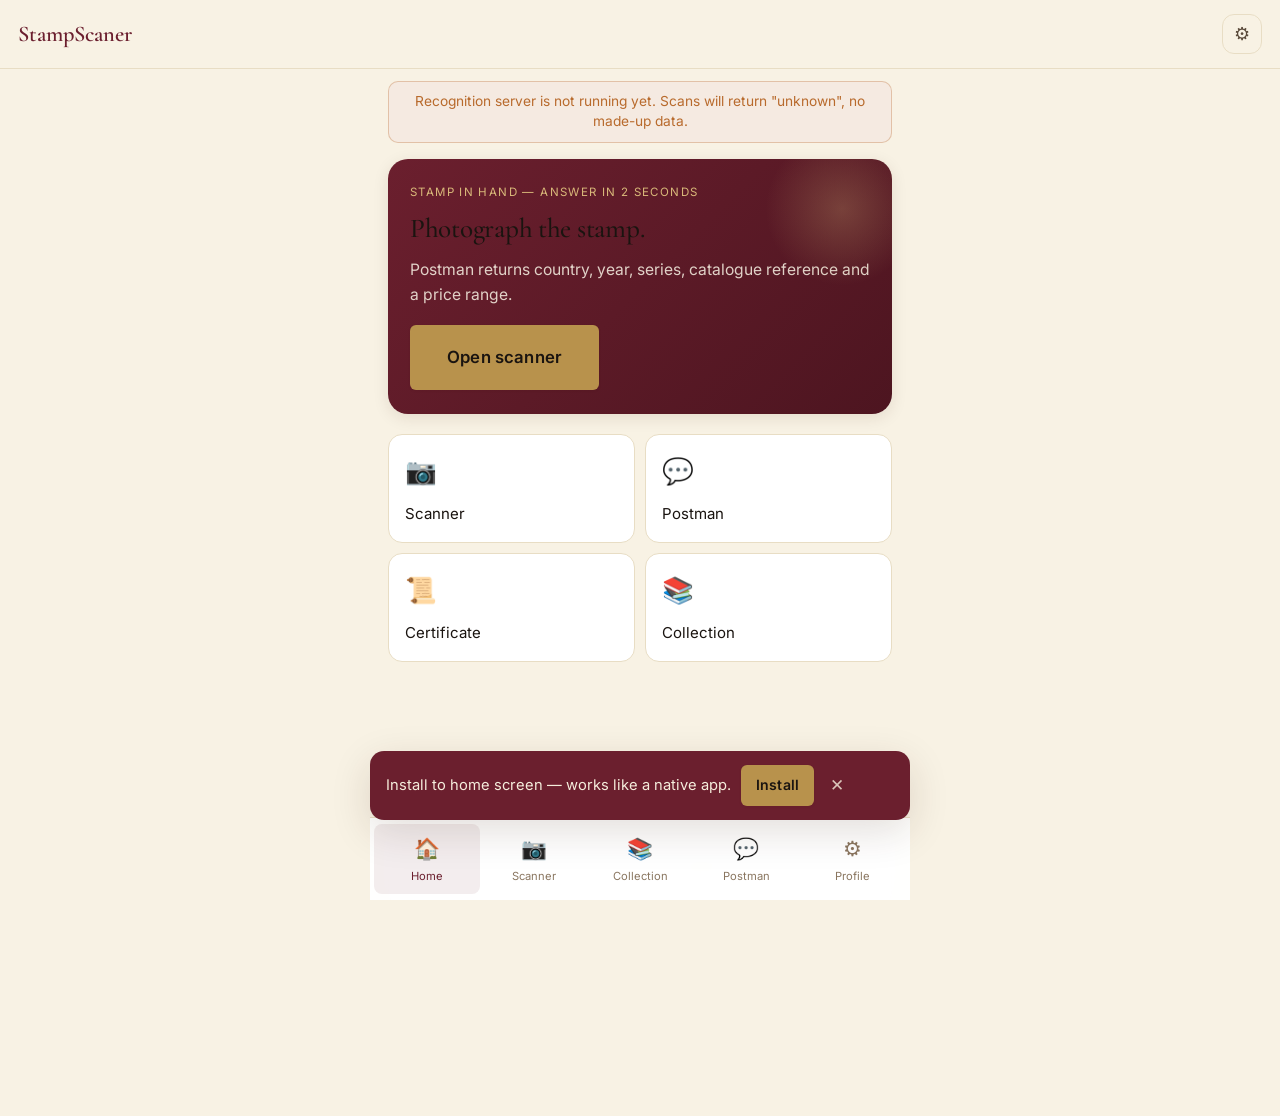
==== app/index.html @ f16fdbee "PWA: honest offline state + install prompt actually dismisses Bugs Aslan caught on Samsung S25 Ultra" ====
<!DOCTYPE html>
<html lang="ru" dir="ltr">
<head>
    <meta charset="UTF-8">
    <meta name="viewport" content="width=device-width, initial-scale=1.0, viewport-fit=cover, user-scalable=no">
    <meta name="theme-color" content="#6B1F2E" media="(prefers-color-scheme: light)">
    <meta name="theme-color" content="#1A1410" media="(prefers-color-scheme: dark)">
    <meta name="description" content="StampScaner mobile — распознай марку, веди коллекцию, спроси Postman, закажи сертификат.">
    <meta name="apple-mobile-web-app-capable" content="yes">
    <meta name="apple-mobile-web-app-status-bar-style" content="black-translucent">
    <meta name="apple-mobile-web-app-title" content="StampScaner">
    <title>StampScaner</title>

    <link rel="manifest" href="manifest.json">
    <link rel="apple-touch-icon" href="icon-apple-180.png">
    <link rel="icon" type="image/png" href="icon-192.png">

    <link rel="preconnect" href="https://fonts.googleapis.com">
    <link rel="preconnect" href="https://fonts.gstatic.com" crossorigin>
    <link rel="stylesheet" href="https://fonts.googleapis.com/css2?family=Cormorant+Garamond:ital,wght@0,500;0,600;1,500&family=Inter:wght@400;500;600;700&display=swap">

    <link rel="stylesheet" href="../css/style.css">
    <link rel="stylesheet" href="app.css">
</head>
<body class="pwa">

    <header class="pwa-header">
        <div class="pwa-header__title" id="page-title">StampScaner</div>
        <button class="pwa-header__action" data-open-profile aria-label="Профиль">⚙</button>
    </header>

    <main class="pwa-main">

        <div class="backend-banner" id="backend-banner" hidden></div>

        <!-- ============ HOME ============ -->
        <section class="pwa-tab pwa-tab--active" data-tab="home">
            <div class="hero-card">
                <div class="hero-card__eyebrow" data-i18n="home.eyebrow">МАРКА В РУКАХ — ВОПРОС НА 2 СЕКУНДЫ</div>
                <h1 data-i18n="home.title">Сфотографируйте марку.</h1>
                <p data-i18n="home.lead">Postman ответит, какая страна, год, серия, каталожный номер и сколько она стоит.</p>
                <button class="btn btn--gold btn--lg" data-go="scanner" data-i18n="home.cta">Открыть сканер</button>
            </div>

            <div class="quick-grid">
                <a class="quick-tile" data-go="scanner">
                    <span class="quick-tile__icon">📷</span>
                    <span data-i18n="nav.scanner">Сканер</span>
                </a>
                <a class="quick-tile" data-go="postman">
                    <span class="quick-tile__icon">💬</span>
                    <span data-i18n="nav.postman">Postman</span>
                </a>
                <a class="quick-tile" data-go="certificate">
                    <span class="quick-tile__icon">📜</span>
                    <span data-i18n="home.tile.cert">Сертификат</span>
                </a>
                <a class="quick-tile" data-go="collection">
                    <span class="quick-tile__icon">📚</span>
                    <span data-i18n="nav.collection">Коллекция</span>
                </a>
            </div>

            <section class="pwa-section">
                <h2 data-i18n="home.recent.title">Недавно распознанные</h2>
                <div class="recent-list" id="recent-list">
                    <div class="empty-state" data-i18n="home.recent.empty">
                        Здесь появятся марки, которые вы распознали.
                    </div>
                </div>
            </section>
        </section>

        <!-- ============ SCANNER ============ -->
        <section class="pwa-tab" data-tab="scanner">
            <div class="scanner-pane">
                <div class="scanner-frame" id="scanner-frame">
                    <div class="scanner-frame__hint" id="scanner-hint" data-i18n="scanner.hint">
                        Наведите камеру на марку и нажмите кнопку. Свет должен быть ровный, без вспышки.
                    </div>
                </div>
                <input type="file" accept="image/*" capture="environment" id="camera-input" hidden>
                <input type="file" accept="image/*" id="gallery-input" hidden>

                <div class="scanner-actions">
                    <button class="btn btn--ghost" data-pick-gallery data-i18n="scanner.gallery">Из галереи</button>
                    <button class="btn btn--gold" data-pick-camera data-i18n="scanner.capture">Сделать снимок</button>
                </div>

                <p class="scanner-note" data-i18n="scanner.note">
                    Бесплатная идентификация — справочный ответ. Для документа на сделку оформите сертификат.
                </p>
            </div>
        </section>

        <!-- ============ IDENTIFY RESULT (modal-ish) ============ -->
        <section class="pwa-tab" data-tab="identify">
            <button class="back-btn" data-go="scanner" aria-label="Назад">← <span data-i18n="common.back">Назад</span></button>

            <div id="identify-content">
                <!-- filled dynamically -->
            </div>
        </section>

        <!-- ============ COLLECTION ============ -->
        <section class="pwa-tab" data-tab="collection">
            <div class="collection-banner" id="collection-banner" hidden>
                <div>
                    <div class="collection-banner__label" data-i18n="collection.total">Общая оценка</div>
                    <div class="collection-banner__value" id="collection-total">$0</div>
                </div>
                <div class="collection-banner__count" id="collection-count">0 <span data-i18n="collection.items">предметов</span></div>
            </div>
            <div class="collection-list" id="collection-list">
                <div class="empty-state" data-i18n="collection.empty">
                    Коллекция пуста. Распознайте первую марку — она появится здесь.
                </div>
            </div>
        </section>

        <!-- ============ POSTMAN ============ -->
        <section class="pwa-tab" data-tab="postman">
            <div class="postman-pane">
                <div class="postman-header">
                    <div class="postman-avatar">P</div>
                    <div>
                        <div class="postman-name">Postman</div>
                        <div class="postman-status" data-i18n="postman.status">Эксперт-филателист уровня RDP/AIEP</div>
                    </div>
                </div>

                <div class="postman-thread" id="postman-thread">
                    <div class="bubble bubble--postman" data-i18n="postman.welcome">
                        Здравствуйте. Я Postman — эксперт мирового уровня. Покажите марку (или опишите) — определю страну, год, серию, дам оценку и проверю на признаки подделки.
                    </div>
                </div>

                <div class="postman-input">
                    <textarea id="postman-field" rows="1" placeholder="Опишите марку или вопрос…" data-i18n-attr="placeholder:postman.placeholder"></textarea>
                    <button class="btn btn--gold" id="postman-send" data-i18n="postman.send">Отправить</button>
                </div>
            </div>
        </section>

        <!-- ============ CERTIFICATE ============ -->
        <section class="pwa-tab" data-tab="certificate">
            <div class="cert-pane">
                <h1 data-i18n="cert.title">Заявка на сертификат</h1>
                <p data-i18n="cert.intro">
                    Сертификат за подписью Аслана Каа. Premium включает страховое покрытие $1000 при условии очной экспертизы и личной передачи.
                </p>

                <label class="tier-card" data-tier="precert">
                    <input type="radio" name="tier" value="precert" checked>
                    <div class="tier-card__body">
                        <div class="tier-card__head">
                            <strong>Pre-cert</strong>
                            <span class="tier-card__price">$19</span>
                        </div>
                        <p data-i18n="cert.precert.body">AI-анализ Postman, PDF за 24 часа, без страхового покрытия.</p>
                    </div>
                </label>

                <label class="tier-card" data-tier="premium">
                    <input type="radio" name="tier" value="premium">
                    <div class="tier-card__body">
                        <div class="tier-card__head">
                            <strong>Premium</strong>
                            <span class="tier-card__price tier-card__price--accent">$199</span>
                        </div>
                        <p data-i18n="cert.premium.body">Очная экспертиза, страховое покрытие $1000, печатная версия по запросу.</p>
                    </div>
                </label>

                <form id="cert-form" class="cert-form">
                    <label class="form-field">
                        <span>E-mail</span>
                        <input type="email" id="cert-email" required>
                    </label>
                    <label class="form-field">
                        <span data-i18n="cert.notes">Комментарии</span>
                        <textarea id="cert-notes" rows="3"></textarea>
                    </label>
                    <button type="submit" class="btn btn--primary btn--lg" data-i18n="cert.submit">Отправить заявку</button>
                </form>

                <div class="callout-small" data-i18n="cert.notice">
                    Оплата подключается с интеграцией платёжного шлюза. Сейчас заявка отправляется на e-mail основателя.
                </div>
            </div>
        </section>

        <!-- ============ PROFILE ============ -->
        <section class="pwa-tab" data-tab="profile">
            <div class="profile-pane">
                <div class="profile-card">
                    <div class="profile-avatar">👤</div>
                    <div>
                        <div class="profile-name" data-i18n="profile.guest">Гость</div>
                        <div class="profile-sub" data-i18n="profile.signin">Вход / регистрация — скоро</div>
                    </div>
                </div>

                <h2 data-i18n="profile.appearance">Оформление</h2>
                <div class="theme-row">
                    <button class="theme-btn" data-set-theme="light" data-i18n="profile.theme.light">Светлая</button>
                    <button class="theme-btn" data-set-theme="sepia" data-i18n="profile.theme.sepia">Сепия</button>
                    <button class="theme-btn" data-set-theme="dark" data-i18n="profile.theme.dark">Тёмная</button>
                </div>

                <h2 data-i18n="profile.language">Язык</h2>
                <div class="lang-row">
                    <button class="lang-btn" data-set-lang="ru">Русский</button>
                    <button class="lang-btn" data-set-lang="en">English</button>
                    <button class="lang-btn" data-set-lang="ar">العربية</button>
                </div>

                <h2 data-i18n="profile.about">О проекте</h2>
                <ul class="link-list">
                    <li><a href="../index.html">Сайт stampscaner.com</a></li>
                    <li><a href="../cert/">Реестр сертификатов</a></li>
                    <li><a href="../terms.html">Пользовательское соглашение</a></li>
                    <li><a href="../privacy.html">Политика конфиденциальности</a></li>
                    <li><a href="mailto:aslankaa@yandex.ru">aslankaa@yandex.ru</a></li>
                </ul>

                <button class="btn btn--ghost" id="clear-data" data-i18n="profile.clear">Очистить локальные данные</button>

                <div class="version">v0.1.0 · pwa</div>
            </div>
        </section>

    </main>

    <nav class="pwa-nav">
        <button class="pwa-nav__item" data-go="home">
            <span class="pwa-nav__icon">🏠</span>
            <span data-i18n="nav.home">Главная</span>
        </button>
        <button class="pwa-nav__item" data-go="scanner">
            <span class="pwa-nav__icon">📷</span>
            <span data-i18n="nav.scanner">Сканер</span>
        </button>
        <button class="pwa-nav__item" data-go="collection">
            <span class="pwa-nav__icon">📚</span>
            <span data-i18n="nav.collection">Коллекция</span>
        </button>
        <button class="pwa-nav__item" data-go="postman">
            <span class="pwa-nav__icon">💬</span>
            <span data-i18n="nav.postman">Postman</span>
        </button>
        <button class="pwa-nav__item" data-go="profile">
            <span class="pwa-nav__icon">⚙</span>
            <span data-i18n="nav.profile">Профиль</span>
        </button>
    </nav>

    <div class="install-prompt" id="install-prompt" hidden>
        <span data-i18n="install.hint">Установите на главный экран — будет как настоящее приложение.</span>
        <button class="btn btn--gold btn--sm" id="install-btn" data-i18n="install.btn">Установить</button>
        <button class="install-prompt__close" id="install-close" aria-label="Закрыть">✕</button>
    </div>

    <script src="app.js"></script>
</body>
</html>
---- css/style.css ----
/* ============================================================
   StampScaner — Premium landing
   © Кагиров Абдул-Хаким Ахмадович (Аслан Каа), 2026
   Design: премиум-филателистическая эстетика (бургунди + кремовый + матовое золото)
   Themes: Light (default) / Dark / Sepia
   ============================================================ */

/* --------- Reset --------- */
*, *::before, *::after { box-sizing: border-box; margin: 0; padding: 0; }
html { scroll-behavior: smooth; }
body { line-height: 1.6; -webkit-font-smoothing: antialiased; }
img, svg { display: block; max-width: 100%; height: auto; }
a { color: inherit; text-decoration: none; }
button { font: inherit; cursor: pointer; border: none; background: none; }

/* --------- Theme: Light (default) --------- */
:root {
    --c-bg: #F8F2E4;
    --c-bg-elevated: #FFFFFF;
    --c-bg-deep: #EFE6D2;
    --c-text: #1A1410;
    --c-text-soft: #5A4A3A;
    --c-text-muted: #8A7660;

    --c-burgundy: #6B1F2E;
    --c-burgundy-deep: #4D1520;
    --c-burgundy-soft: #C7807D;

    --c-gold: #B8924C;
    --c-gold-soft: #D9B97A;
    --c-gold-deep: #8A6B33;

    --c-border: #D9CCB1;
    --c-border-soft: #E8DDC4;

    --c-success: #5E7C3F;
    --c-warn: #B86A2C;
    --c-danger: #A33124;

    --shadow-sm: 0 1px 3px rgba(60, 30, 10, 0.08);
    --shadow-md: 0 4px 16px rgba(60, 30, 10, 0.10);
    --shadow-lg: 0 12px 40px rgba(60, 30, 10, 0.14);

    --radius-sm: 6px;
    --radius-md: 12px;
    --radius-lg: 20px;

    --font-serif: 'Cormorant Garamond', 'Times New Roman', Georgia, serif;
    --font-sans: 'Inter', -apple-system, BlinkMacSystemFont, 'Segoe UI', sans-serif;
    --font-mono: 'JetBrains Mono', 'Consolas', monospace;
}

/* --------- Theme: Dark --------- */
[data-theme="dark"] {
    --c-bg: #1A1410;
    --c-bg-elevated: #221A14;
    --c-bg-deep: #100B08;
    --c-text: #F5EDDC;
    --c-text-soft: #C7B89A;
    --c-text-muted: #8A7660;

    --c-burgundy: #C7807D;
    --c-burgundy-deep: #6B1F2E;
    --c-burgundy-soft: #E5A8A5;

    --c-gold: #D9B97A;
    --c-gold-soft: #EAD4A0;
    --c-gold-deep: #B8924C;

    --c-border: #3A2D20;
    --c-border-soft: #2A2018;

    --shadow-sm: 0 1px 3px rgba(0, 0, 0, 0.35);
    --shadow-md: 0 4px 16px rgba(0, 0, 0, 0.40);
    --shadow-lg: 0 12px 40px rgba(0, 0, 0, 0.55);
}

/* --------- Theme: Sepia --------- */
[data-theme="sepia"] {
    --c-bg: #EDE3D0;
    --c-bg-elevated: #F5ECD8;
    --c-bg-deep: #E0D2B5;
    --c-text: #3A2A18;
    --c-text-soft: #6A5238;
    --c-text-muted: #9A8260;

    --c-burgundy: #8A2A30;
    --c-burgundy-deep: #5D1A20;
    --c-burgundy-soft: #C68A82;

    --c-gold: #A6803A;
    --c-gold-soft: #C9A664;
    --c-gold-deep: #735623;

    --c-border: #C9B68A;
    --c-border-soft: #D9C9A0;

    --shadow-sm: 0 1px 3px rgba(80, 50, 20, 0.10);
    --shadow-md: 0 4px 16px rgba(80, 50, 20, 0.12);
    --shadow-lg: 0 12px 40px rgba(80, 50, 20, 0.18);
}

/* --------- Base --------- */
body {
    font-family: var(--font-sans);
    font-size: 16px;
    color: var(--c-text);
    background: var(--c-bg);
    transition: background-color 0.3s ease, color 0.3s ease;
    overflow-x: hidden;
}

h1, h2, h3, h4 {
    font-family: var(--font-serif);
    font-weight: 500;
    line-height: 1.15;
    color: var(--c-text);
    letter-spacing: -0.01em;
}

h1 { font-size: clamp(2.6rem, 5.5vw, 4.6rem); }
h2 { font-size: clamp(2.0rem, 4vw, 3.0rem); margin-bottom: 1.2rem; }
h3 { font-size: clamp(1.4rem, 2.2vw, 1.8rem); margin-bottom: 0.8rem; }
h4 { font-size: 1.2rem; margin-bottom: 0.5rem; }

p { color: var(--c-text-soft); }
strong { color: var(--c-text); font-weight: 600; }

::selection { background: var(--c-gold); color: var(--c-bg-elevated); }

/* --------- Layout --------- */
.container {
    max-width: 1200px;
    margin: 0 auto;
    padding: 0 24px;
}

.container-narrow {
    max-width: 880px;
    margin: 0 auto;
    padding: 0 24px;
}

section {
    padding: 96px 0;
    position: relative;
}

section.tight { padding: 64px 0; }

/* --------- Header --------- */
.site-header {
    position: sticky;
    top: 0;
    z-index: 100;
    background: color-mix(in srgb, var(--c-bg) 95%, transparent);
    backdrop-filter: blur(12px);
    -webkit-backdrop-filter: blur(12px);
    border-bottom: 1px solid var(--c-border-soft);
}

.site-header__inner {
    display: flex;
    align-items: center;
    justify-content: space-between;
    padding: 16px 24px;
    max-width: 1320px;
    margin: 0 auto;
    gap: 24px;
}

.brand {
    display: flex;
    align-items: center;
    gap: 12px;
    font-family: var(--font-serif);
    font-size: 1.4rem;
    font-weight: 500;
    color: var(--c-burgundy);
    letter-spacing: 0.01em;
}
[data-theme="dark"] .brand { color: var(--c-burgundy-soft); }

.brand__mark {
    width: 36px;
    height: 36px;
    display: inline-block;
}

.nav {
    display: flex;
    align-items: center;
    gap: 28px;
    flex-wrap: wrap;
}

.nav__link {
    color: var(--c-text-soft);
    font-size: 0.95rem;
    font-weight: 500;
    transition: color 0.2s ease;
    position: relative;
}
.nav__link:hover { color: var(--c-burgundy); }
[data-theme="dark"] .nav__link:hover { color: var(--c-burgundy-soft); }

.nav__link::after {
    content: '';
    position: absolute;
    left: 0;
    bottom: -4px;
    width: 0;
    height: 2px;
    background: var(--c-gold);
    transition: width 0.25s ease;
}
.nav__link:hover::after { width: 100%; }

.controls {
    display: flex;
    align-items: center;
    gap: 8px;
}

.control-btn {
    width: 38px;
    height: 38px;
    border-radius: var(--radius-sm);
    display: flex;
    align-items: center;
    justify-content: center;
    color: var(--c-text-soft);
    transition: background 0.2s ease, color 0.2s ease;
    font-size: 0.85rem;
    border: 1px solid var(--c-border-soft);
}
.control-btn:hover {
    background: var(--c-bg-deep);
    color: var(--c-burgundy);
}

.lang-select, .theme-select {
    background: transparent;
    color: var(--c-text-soft);
    border: 1px solid var(--c-border-soft);
    padding: 8px 12px;
    border-radius: var(--radius-sm);
    font-size: 0.9rem;
    font-family: var(--font-sans);
}

/* --------- Buttons --------- */
.btn {
    display: inline-flex;
    align-items: center;
    justify-content: center;
    gap: 8px;
    padding: 14px 28px;
    border-radius: var(--radius-sm);
    font-weight: 600;
    font-size: 0.95rem;
    letter-spacing: 0.01em;
    transition: transform 0.15s ease, box-shadow 0.2s ease, background 0.2s ease;
    border: 1px solid transparent;
    text-align: center;
    cursor: pointer;
}
.btn:hover { transform: translateY(-1px); }
.btn:active { transform: translateY(0); }

.btn--primary {
    background: var(--c-burgundy);
    color: #F8F2E4;
    box-shadow: var(--shadow-sm);
}
.btn--primary:hover {
    background: var(--c-burgundy-deep);
    box-shadow: var(--shadow-md);
}

.btn--gold {
    background: var(--c-gold);
    color: #1A1410;
    box-shadow: var(--shadow-sm);
}
.btn--gold:hover {
    background: var(--c-gold-deep);
    color: #F8F2E4;
    box-shadow: var(--shadow-md);
}

.btn--ghost {
    background: transparent;
    color: var(--c-burgundy);
    border-color: var(--c-burgundy);
}
[data-theme="dark"] .btn--ghost { color: var(--c-burgundy-soft); border-color: var(--c-burgundy-soft); }
.btn--ghost:hover {
    background: var(--c-burgundy);
    color: #F8F2E4;
}

.btn--lg { padding: 18px 36px; font-size: 1.05rem; }

/* --------- Hero --------- */
.hero {
    padding: 80px 0 96px;
    position: relative;
    overflow: hidden;
}

.hero::before {
    content: '';
    position: absolute;
    inset: 0;
    background:
        radial-gradient(ellipse at top right, color-mix(in srgb, var(--c-gold) 18%, transparent) 0%, transparent 50%),
        radial-gradient(ellipse at bottom left, color-mix(in srgb, var(--c-burgundy) 12%, transparent) 0%, transparent 50%);
    pointer-events: none;
    z-index: 0;
}

.hero__inner {
    position: relative;
    z-index: 1;
    display: grid;
    grid-template-columns: 1.2fr 1fr;
    gap: 72px;
    align-items: center;
}

@media (max-width: 900px) {
    .hero__inner { grid-template-columns: 1fr; gap: 56px; text-align: center; }
}

.hero__eyebrow {
    display: inline-block;
    padding: 6px 14px;
    border: 1px solid var(--c-gold);
    border-radius: 100px;
    font-size: 0.85rem;
    color: var(--c-gold-deep);
    letter-spacing: 0.08em;
    text-transform: uppercase;
    margin-bottom: 28px;
    font-weight: 500;
}
[data-theme="dark"] .hero__eyebrow { color: var(--c-gold-soft); }

.hero__title {
    margin-bottom: 24px;
}

.hero__title em {
    font-style: italic;
    color: var(--c-burgundy);
}
[data-theme="dark"] .hero__title em { color: var(--c-burgundy-soft); }

.hero__lead {
    font-size: 1.2rem;
    color: var(--c-text-soft);
    max-width: 580px;
    margin-bottom: 40px;
    line-height: 1.55;
}
@media (max-width: 900px) {
    .hero__lead { margin-left: auto; margin-right: auto; }
}

.hero__actions {
    display: flex;
    gap: 16px;
    flex-wrap: wrap;
}
@media (max-width: 900px) {
    .hero__actions { justify-content: center; }
}

.hero__visual {
    position: relative;
    min-height: 480px;
    display: flex;
    align-items: center;
    justify-content: center;
}

/* --------- Stamp visual (decorative) --------- */
.stamp-frame {
    position: relative;
    width: 100%;
    max-width: 360px;
    aspect-ratio: 3/4;
    background: var(--c-bg-elevated);
    box-shadow: var(--shadow-lg);
    border-radius: 4px;
    padding: 18px;
    transform: rotate(-3deg);
    transition: transform 0.3s ease;
}
.stamp-frame:hover { transform: rotate(0deg) scale(1.02); }

.stamp-frame::before, .stamp-frame::after {
    content: '';
    position: absolute;
    inset: -4px;
    background-image:
        radial-gradient(circle, var(--c-bg) 4px, transparent 4.5px);
    background-size: 12px 12px;
    background-position: center;
    pointer-events: none;
    z-index: -1;
}

.stamp-frame__inner {
    height: 100%;
    background: linear-gradient(180deg,
        color-mix(in srgb, var(--c-burgundy) 95%, white) 0%,
        var(--c-burgundy-deep) 100%);
    border-radius: 2px;
    padding: 24px 20px;
    display: flex;
    flex-direction: column;
    justify-content: space-between;
    color: #F5EDDC;
    font-family: var(--font-serif);
}

.stamp-frame__country {
    font-size: 0.7rem;
    letter-spacing: 0.3em;
    text-transform: uppercase;
    opacity: 0.85;
}

.stamp-frame__title {
    font-size: 1.6rem;
    margin: 20px 0;
    line-height: 1.1;
}

.stamp-frame__denomination {
    align-self: flex-end;
    background: var(--c-gold);
    color: #1A1410;
    padding: 6px 12px;
    border-radius: 2px;
    font-weight: 600;
    font-size: 1.1rem;
    font-family: var(--font-sans);
}

.stamp-frame__year {
    font-size: 0.8rem;
    letter-spacing: 0.2em;
    opacity: 0.7;
    margin-top: 16px;
}

.stamp-frame__cert-badge {
    position: absolute;
    top: -28px;
    right: -28px;
    width: 96px;
    height: 96px;
    border-radius: 50%;
    background: var(--c-gold);
    color: #1A1410;
    display: flex;
    align-items: center;
    justify-content: center;
    flex-direction: column;
    font-family: var(--font-serif);
    font-weight: 600;
    box-shadow: var(--shadow-md);
    transform: rotate(12deg);
    border: 3px solid var(--c-bg);
    font-size: 0.7rem;
    line-height: 1.1;
    text-align: center;
    padding: 6px;
}

/* --------- Sections --------- */
.section-heading {
    text-align: center;
    margin-bottom: 56px;
}
.section-heading__eyebrow {
    color: var(--c-gold-deep);
    letter-spacing: 0.12em;
    text-transform: uppercase;
    font-size: 0.85rem;
    margin-bottom: 16px;
    font-weight: 500;
}
[data-theme="dark"] .section-heading__eyebrow { color: var(--c-gold-soft); }

.section-heading__lead {
    max-width: 640px;
    margin: 12px auto 0;
    color: var(--c-text-soft);
    font-size: 1.1rem;
}

/* --------- Services grid --------- */
.services {
    background: var(--c-bg-deep);
}

.services__grid {
    display: grid;
    grid-template-columns: repeat(auto-fit, minmax(280px, 1fr));
    gap: 24px;
}

.service-card {
    background: var(--c-bg-elevated);
    border: 1px solid var(--c-border-soft);
    border-radius: var(--radius-md);
    padding: 32px 28px;
    transition: transform 0.25s ease, box-shadow 0.25s ease, border-color 0.25s ease;
}
.service-card:hover {
    transform: translateY(-4px);
    box-shadow: var(--shadow-md);
    border-color: var(--c-gold);
}

.service-card__icon {
    width: 56px;
    height: 56px;
    border-radius: var(--radius-sm);
    background: color-mix(in srgb, var(--c-burgundy) 12%, transparent);
    color: var(--c-burgundy);
    display: flex;
    align-items: center;
    justify-content: center;
    margin-bottom: 20px;
    font-size: 1.4rem;
}
[data-theme="dark"] .service-card__icon { color: var(--c-burgundy-soft); background: color-mix(in srgb, var(--c-burgundy) 25%, transparent); }

.service-card__title {
    font-family: var(--font-serif);
    font-size: 1.4rem;
    color: var(--c-text);
    margin-bottom: 12px;
}

.service-card__desc {
    color: var(--c-text-soft);
    font-size: 0.95rem;
}

.service-card__price {
    display: inline-block;
    margin-top: 16px;
    padding: 4px 10px;
    border-radius: 4px;
    background: var(--c-gold);
    color: #1A1410;
    font-weight: 600;
    font-size: 0.9rem;
}

.service-card__free {
    display: inline-block;
    margin-top: 16px;
    padding: 4px 10px;
    border-radius: 4px;
    background: var(--c-success);
    color: #F5EDDC;
    font-weight: 600;
    font-size: 0.9rem;
}

/* --------- Postman section --------- */
.postman {
    padding: 120px 0;
    background: var(--c-burgundy-deep);
    color: #F5EDDC;
    position: relative;
    overflow: hidden;
}

.postman::before {
    content: '';
    position: absolute;
    inset: 0;
    background:
        radial-gradient(circle at 20% 30%, color-mix(in srgb, var(--c-gold) 12%, transparent) 0%, transparent 40%),
        radial-gradient(circle at 80% 70%, color-mix(in srgb, var(--c-burgundy-soft) 8%, transparent) 0%, transparent 40%);
    pointer-events: none;
}

.postman__inner {
    position: relative;
    z-index: 1;
    display: grid;
    grid-template-columns: 1fr 1.1fr;
    gap: 72px;
    align-items: center;
}
@media (max-width: 900px) {
    .postman__inner { grid-template-columns: 1fr; gap: 48px; }
}

.postman h2 { color: #F5EDDC; }
.postman p { color: rgba(245, 237, 220, 0.85); }

.postman__eyebrow {
    color: var(--c-gold-soft);
    letter-spacing: 0.12em;
    text-transform: uppercase;
    font-size: 0.85rem;
    margin-bottom: 16px;
    font-weight: 500;
}

.postman__lead {
    font-size: 1.15rem;
    margin: 20px 0 32px;
    max-width: 520px;
}

.postman__attrs {
    display: grid;
    grid-template-columns: repeat(2, 1fr);
    gap: 14px;
    margin: 28px 0 36px;
}
@media (max-width: 480px) {
    .postman__attrs { grid-template-columns: 1fr; }
}

.postman__attr {
    display: flex;
    gap: 12px;
    align-items: flex-start;
    font-size: 0.95rem;
    color: rgba(245, 237, 220, 0.92);
}

.postman__attr::before {
    content: '✦';
    color: var(--c-gold);
    flex-shrink: 0;
    margin-top: 2px;
}

/* Chat preview card */
.chat-preview {
    background: rgba(245, 237, 220, 0.05);
    border: 1px solid rgba(245, 237, 220, 0.12);
    backdrop-filter: blur(10px);
    border-radius: var(--radius-md);
    padding: 28px;
    box-shadow: var(--shadow-lg);
}

.chat-preview__header {
    display: flex;
    align-items: center;
    gap: 14px;
    padding-bottom: 16px;
    border-bottom: 1px solid rgba(245, 237, 220, 0.10);
    margin-bottom: 20px;
}

.chat-preview__avatar {
    width: 44px;
    height: 44px;
    border-radius: 50%;
    background: var(--c-gold);
    display: flex;
    align-items: center;
    justify-content: center;
    color: #1A1410;
    font-family: var(--font-serif);
    font-size: 1.4rem;
    font-weight: 600;
    flex-shrink: 0;
}

.chat-preview__name {
    font-family: var(--font-serif);
    font-size: 1.2rem;
    color: #F5EDDC;
}

.chat-preview__status {
    font-size: 0.8rem;
    color: var(--c-gold-soft);
    display: flex;
    align-items: center;
    gap: 6px;
}
.chat-preview__status::before {
    content: '';
    width: 8px;
    height: 8px;
    border-radius: 50%;
    background: #66CC8A;
}

.chat-preview__msg {
    margin-bottom: 14px;
    padding: 12px 16px;
    border-radius: var(--radius-sm);
    font-size: 0.95rem;
    max-width: 90%;
}

.chat-preview__msg--user {
    background: var(--c-burgundy);
    color: #F5EDDC;
    margin-left: auto;
    border-bottom-right-radius: 2px;
}
.chat-preview__msg--postman {
    background: rgba(245, 237, 220, 0.10);
    color: #F5EDDC;
    border-bottom-left-radius: 2px;
}

.chat-preview__input {
    margin-top: 20px;
    padding-top: 16px;
    border-top: 1px solid rgba(245, 237, 220, 0.10);
    display: flex;
    gap: 8px;
    align-items: center;
}

.chat-preview__field {
    flex: 1;
    padding: 12px 16px;
    border-radius: var(--radius-sm);
    background: rgba(245, 237, 220, 0.06);
    color: #F5EDDC;
    border: 1px solid rgba(245, 237, 220, 0.10);
    font-size: 0.95rem;
    font-family: var(--font-sans);
}

.chat-preview__send {
    padding: 12px 18px;
    border-radius: var(--radius-sm);
    background: var(--c-gold);
    color: #1A1410;
    font-weight: 600;
    border: none;
    cursor: pointer;
}

.chat-typing {
    display: inline-flex;
    gap: 4px;
    padding: 2px 0;
}
.chat-typing > span {
    width: 6px;
    height: 6px;
    border-radius: 50%;
    background: rgba(245, 237, 220, 0.7);
    animation: chat-typing-blink 1.2s infinite ease-in-out both;
}
.chat-typing > span:nth-child(2) { animation-delay: 0.18s; }
.chat-typing > span:nth-child(3) { animation-delay: 0.36s; }

@keyframes chat-typing-blink {
    0%, 80%, 100% { opacity: 0.3; transform: translateY(0); }
    40%           { opacity: 1;   transform: translateY(-2px); }
}

/* --------- Certificate section --------- */
.certificate {
    background: var(--c-bg);
}

.certificate__inner {
    display: grid;
    grid-template-columns: 1fr 1.1fr;
    gap: 72px;
    align-items: center;
}
@media (max-width: 900px) {
    .certificate__inner { grid-template-columns: 1fr; gap: 48px; }
}

.certificate__doc {
    background: var(--c-bg-elevated);
    border: 2px solid var(--c-gold);
    border-radius: var(--radius-sm);
    padding: 36px 32px;
    box-shadow: var(--shadow-lg);
    position: relative;
    overflow: hidden;
    aspect-ratio: 3/4;
}

.certificate__doc::before {
    content: '';
    position: absolute;
    inset: 6px;
    border: 1px solid var(--c-gold);
    pointer-events: none;
    border-radius: 2px;
}

.certificate__doc-header {
    text-align: center;
    border-bottom: 1px solid var(--c-border);
    padding-bottom: 16px;
    margin-bottom: 20px;
}

.certificate__doc-title {
    font-family: var(--font-serif);
    font-size: 1.5rem;
    color: var(--c-burgundy);
    margin-bottom: 4px;
}
[data-theme="dark"] .certificate__doc-title { color: var(--c-burgundy-soft); }

.certificate__doc-sub {
    font-size: 0.75rem;
    letter-spacing: 0.2em;
    text-transform: uppercase;
    color: var(--c-text-muted);
}

.certificate__doc-body {
    font-size: 0.9rem;
    color: var(--c-text-soft);
    line-height: 1.7;
}

.certificate__doc-row {
    display: flex;
    justify-content: space-between;
    padding: 6px 0;
    border-bottom: 1px dashed var(--c-border-soft);
}
.certificate__doc-row:last-child { border: none; }

.certificate__doc-row span:first-child {
    color: var(--c-text-muted);
    font-size: 0.8rem;
    text-transform: uppercase;
    letter-spacing: 0.05em;
}
.certificate__doc-row span:last-child {
    color: var(--c-text);
    font-weight: 600;
    font-family: var(--font-serif);
}

.certificate__doc-footer {
    margin-top: 20px;
    display: grid;
    grid-template-columns: 1fr auto;
    gap: 16px;
    align-items: flex-end;
}

.certificate__signature {
    font-family: var(--font-serif);
    font-style: italic;
    font-size: 1.4rem;
    color: var(--c-burgundy);
    border-bottom: 1px solid var(--c-text-muted);
    padding-bottom: 4px;
    text-align: center;
}
[data-theme="dark"] .certificate__signature { color: var(--c-burgundy-soft); }

.certificate__sig-name {
    text-align: center;
    font-size: 0.75rem;
    color: var(--c-text-muted);
    margin-top: 6px;
}

.certificate__qr {
    width: 64px;
    height: 64px;
    background:
        linear-gradient(45deg, var(--c-text) 25%, transparent 25%, transparent 75%, var(--c-text) 75%),
        linear-gradient(45deg, var(--c-text) 25%, transparent 25%, transparent 75%, var(--c-text) 75%),
        var(--c-bg-elevated);
    background-size: 16px 16px;
    background-position: 0 0, 8px 8px;
    border: 4px solid var(--c-bg-elevated);
    box-shadow: 0 0 0 1px var(--c-text);
}

.certificate__features {
    list-style: none;
}

.certificate__features li {
    display: flex;
    gap: 14px;
    padding: 14px 0;
    border-bottom: 1px solid var(--c-border-soft);
    align-items: flex-start;
}

.certificate__features li::before {
    content: '✓';
    flex-shrink: 0;
    width: 28px;
    height: 28px;
    border-radius: 50%;
    background: var(--c-gold);
    color: #1A1410;
    display: flex;
    align-items: center;
    justify-content: center;
    font-weight: bold;
    font-size: 0.85rem;
    margin-top: 2px;
}

.certificate__features strong {
    display: block;
    margin-bottom: 4px;
    color: var(--c-text);
}

.certificate__features p {
    margin: 0;
    font-size: 0.93rem;
}

/* --------- Pricing --------- */
.pricing {
    background: var(--c-bg-deep);
}

.pricing__toggle {
    display: flex;
    justify-content: center;
    gap: 4px;
    margin-bottom: 40px;
    padding: 4px;
    background: var(--c-bg-elevated);
    border: 1px solid var(--c-border-soft);
    border-radius: 100px;
    width: max-content;
    margin-left: auto;
    margin-right: auto;
}

.pricing__toggle-btn {
    padding: 10px 24px;
    border-radius: 100px;
    color: var(--c-text-soft);
    font-weight: 500;
    transition: all 0.2s ease;
}
.pricing__toggle-btn.active {
    background: var(--c-burgundy);
    color: #F5EDDC;
}

.pricing__grid {
    display: grid;
    grid-template-columns: repeat(auto-fit, minmax(280px, 1fr));
    gap: 24px;
}

.price-card {
    background: var(--c-bg-elevated);
    border: 1px solid var(--c-border-soft);
    border-radius: var(--radius-md);
    padding: 36px 28px;
    transition: transform 0.25s ease, box-shadow 0.25s ease;
    position: relative;
}
.price-card:hover {
    transform: translateY(-4px);
    box-shadow: var(--shadow-md);
}

.price-card--featured {
    border-color: var(--c-gold);
    background: linear-gradient(180deg,
        color-mix(in srgb, var(--c-gold) 8%, var(--c-bg-elevated)) 0%,
        var(--c-bg-elevated) 100%);
}

.price-card__tag {
    position: absolute;
    top: -14px;
    right: 24px;
    padding: 6px 16px;
    background: var(--c-gold);
    color: #1A1410;
    border-radius: 100px;
    font-size: 0.75rem;
    font-weight: 700;
    letter-spacing: 0.05em;
    text-transform: uppercase;
}

.price-card__title {
    font-family: var(--font-serif);
    font-size: 1.4rem;
    color: var(--c-text);
    margin-bottom: 8px;
}

.price-card__sub {
    color: var(--c-text-muted);
    font-size: 0.9rem;
    margin-bottom: 24px;
}

.price-card__amount {
    display: flex;
    align-items: baseline;
    gap: 6px;
    margin-bottom: 28px;
}
.price-card__currency {
    font-size: 1.2rem;
    color: var(--c-burgundy);
    font-weight: 600;
}
[data-theme="dark"] .price-card__currency { color: var(--c-burgundy-soft); }
.price-card__value {
    font-family: var(--font-serif);
    font-size: 3rem;
    color: var(--c-text);
    font-weight: 500;
    line-height: 1;
}
.price-card__period {
    color: var(--c-text-muted);
    font-size: 0.95rem;
}

.price-card__features {
    list-style: none;
    margin-bottom: 28px;
}
.price-card__features li {
    padding: 8px 0;
    color: var(--c-text-soft);
    font-size: 0.95rem;
    display: flex;
    gap: 10px;
    align-items: flex-start;
}
.price-card__features li::before {
    content: '✓';
    color: var(--c-gold-deep);
    font-weight: 700;
    flex-shrink: 0;
    margin-top: 2px;
}
[data-theme="dark"] .price-card__features li::before { color: var(--c-gold-soft); }

/* --------- Trust / Legal section --------- */
.trust {
    background: var(--c-bg);
}

.trust__grid {
    display: grid;
    grid-template-columns: repeat(auto-fit, minmax(220px, 1fr));
    gap: 28px;
    margin-top: 56px;
}

.trust__item {
    text-align: center;
    padding: 24px;
}

.trust__item-icon {
    width: 64px;
    height: 64px;
    margin: 0 auto 16px;
    border-radius: 50%;
    background: var(--c-bg-deep);
    color: var(--c-burgundy);
    display: flex;
    align-items: center;
    justify-content: center;
    font-size: 1.6rem;
    border: 2px solid var(--c-gold);
}
[data-theme="dark"] .trust__item-icon { color: var(--c-burgundy-soft); }

.trust__item h4 {
    font-family: var(--font-serif);
    margin-bottom: 8px;
}

.trust__item p {
    font-size: 0.92rem;
}

/* --------- About / Founder --------- */
.founder {
    background: var(--c-bg-deep);
}

.founder__inner {
    display: grid;
    grid-template-columns: 1fr 1.4fr;
    gap: 64px;
    align-items: center;
}
@media (max-width: 900px) {
    .founder__inner { grid-template-columns: 1fr; gap: 40px; text-align: center; }
}

.founder__portrait {
    width: 100%;
    max-width: 340px;
    aspect-ratio: 1;
    border-radius: var(--radius-md);
    background:
        linear-gradient(135deg, var(--c-burgundy) 0%, var(--c-burgundy-deep) 100%);
    display: flex;
    align-items: center;
    justify-content: center;
    color: #F5EDDC;
    font-family: var(--font-serif);
    font-size: 6rem;
    box-shadow: var(--shadow-lg);
    margin: 0 auto;
    position: relative;
    overflow: hidden;
}

.founder__portrait::after {
    content: '';
    position: absolute;
    inset: 0;
    background: radial-gradient(circle at top left, color-mix(in srgb, var(--c-gold) 30%, transparent) 0%, transparent 60%);
}

.founder h2 { margin-bottom: 8px; }

.founder__role {
    color: var(--c-gold-deep);
    font-weight: 500;
    letter-spacing: 0.05em;
    margin-bottom: 28px;
    text-transform: uppercase;
    font-size: 0.9rem;
}
[data-theme="dark"] .founder__role { color: var(--c-gold-soft); }

/* --------- Contacts / CTA footer --------- */
.cta-final {
    background: var(--c-burgundy-deep);
    color: #F5EDDC;
    text-align: center;
    padding: 120px 0;
    position: relative;
    overflow: hidden;
}

.cta-final::before {
    content: '';
    position: absolute;
    inset: 0;
    background:
        radial-gradient(ellipse at center, color-mix(in srgb, var(--c-gold) 8%, transparent) 0%, transparent 70%);
}

.cta-final h2 { color: #F5EDDC; margin-bottom: 16px; }
.cta-final p { color: rgba(245, 237, 220, 0.85); max-width: 580px; margin: 0 auto 36px; font-size: 1.1rem; }

.cta-final__actions {
    display: flex;
    gap: 16px;
    justify-content: center;
    flex-wrap: wrap;
    position: relative;
    z-index: 1;
}

.cta-final__contacts {
    margin-top: 40px;
    display: flex;
    gap: 24px;
    justify-content: center;
    flex-wrap: wrap;
    position: relative;
    z-index: 1;
}

.cta-final__contact {
    color: rgba(245, 237, 220, 0.85);
    font-size: 0.95rem;
    display: inline-flex;
    align-items: center;
    gap: 8px;
    padding: 10px 18px;
    border: 1px solid rgba(245, 237, 220, 0.18);
    border-radius: 100px;
    transition: background 0.2s ease, border-color 0.2s ease;
}
.cta-final__contact:hover {
    background: rgba(245, 237, 220, 0.08);
    border-color: var(--c-gold);
}

/* --------- Footer --------- */
.site-footer {
    background: var(--c-bg-deep);
    padding: 56px 0 32px;
    border-top: 1px solid var(--c-border-soft);
}

.site-footer__top {
    display: grid;
    grid-template-columns: 2fr 1fr 1fr 1fr;
    gap: 48px;
    margin-bottom: 40px;
}
@media (max-width: 900px) {
    .site-footer__top { grid-template-columns: 1fr 1fr; gap: 32px; }
}
@media (max-width: 500px) {
    .site-footer__top { grid-template-columns: 1fr; }
}

.site-footer__col h4 {
    font-family: var(--font-sans);
    font-size: 0.9rem;
    letter-spacing: 0.05em;
    text-transform: uppercase;
    color: var(--c-text-muted);
    margin-bottom: 18px;
    font-weight: 500;
}

.site-footer__col ul {
    list-style: none;
    display: flex;
    flex-direction: column;
    gap: 10px;
}

.site-footer__col a {
    color: var(--c-text-soft);
    font-size: 0.92rem;
    transition: color 0.2s ease;
}
.site-footer__col a:hover { color: var(--c-burgundy); }
[data-theme="dark"] .site-footer__col a:hover { color: var(--c-burgundy-soft); }

.site-footer__about p {
    font-size: 0.93rem;
    color: var(--c-text-muted);
    max-width: 360px;
    margin-top: 12px;
}

.site-footer__bottom {
    border-top: 1px solid var(--c-border-soft);
    padding-top: 24px;
    display: flex;
    justify-content: space-between;
    flex-wrap: wrap;
    gap: 16px;
    color: var(--c-text-muted);
    font-size: 0.85rem;
}

.legal-disclaimer {
    background: color-mix(in srgb, var(--c-warn) 6%, var(--c-bg-deep));
    border: 1px solid color-mix(in srgb, var(--c-warn) 30%, transparent);
    border-radius: var(--radius-sm);
    padding: 16px 20px;
    margin-bottom: 24px;
    font-size: 0.88rem;
    color: var(--c-text-soft);
    line-height: 1.55;
}

.legal-disclaimer strong { color: var(--c-warn); }

/* --------- RTL support for Arabic --------- */
[dir="rtl"] .nav__link::after { left: auto; right: 0; }
[dir="rtl"] .chat-preview__msg--user { margin-left: 0; margin-right: auto; }
[dir="rtl"] .chat-preview__msg--user { border-bottom-right-radius: var(--radius-sm); border-bottom-left-radius: 2px; }
[dir="rtl"] .stamp-frame { transform: rotate(3deg); }
[dir="rtl"] .stamp-frame__cert-badge { right: auto; left: -28px; transform: rotate(-12deg); }

/* --------- Utility --------- */
.text-center { text-align: center; }
.mt-0 { margin-top: 0; }
.mt-md { margin-top: 24px; }
.mt-lg { margin-top: 48px; }

/* --------- Animations --------- */
@keyframes fadeUp {
    from { opacity: 0; transform: translateY(20px); }
    to { opacity: 1; transform: translateY(0); }
}

.fade-up {
    animation: fadeUp 0.6s ease forwards;
}

/* --------- Mobile menu --------- */
.mobile-toggle {
    display: none;
    font-size: 1.4rem;
}

@media (max-width: 760px) {
    .nav { display: none; }
    .mobile-toggle { display: flex; }
    .nav.is-open {
        display: flex;
        position: absolute;
        top: 100%;
        left: 0;
        right: 0;
        background: var(--c-bg-elevated);
        flex-direction: column;
        padding: 16px 24px;
        gap: 4px;
        border-bottom: 1px solid var(--c-border);
        box-shadow: var(--shadow-md);
    }
    .nav.is-open .nav__link {
        padding: 12px 0;
        border-bottom: 1px solid var(--c-border-soft);
    }
    .controls .control-btn span { display: none; }
}

/* --------- Print styles for certificate page --------- */
@media print {
    .site-header, .site-footer, .controls { display: none !important; }
    body { background: white; color: black; }
}

/* --------- Legal pages (terms / privacy) --------- */
.legal-page {
    padding: 72px 0 96px;
    background: var(--c-bg);
}

.legal-page__hero {
    border-bottom: 1px solid var(--c-border-soft);
    padding-bottom: 32px;
    margin-bottom: 48px;
}
.legal-page__hero .section-heading__eyebrow { margin-bottom: 12px; }
.legal-page__hero h1 {
    font-size: clamp(2.2rem, 4vw, 3.2rem);
    margin-bottom: 12px;
}
.legal-page__hero .legal-meta {
    color: var(--c-text-muted);
    font-size: 0.95rem;
}
.legal-page__hero .legal-meta strong { color: var(--c-text-soft); }

.legal-body {
    max-width: 800px;
}
.legal-body p,
.legal-body li {
    font-size: 1rem;
    line-height: 1.75;
    color: var(--c-text-soft);
}
.legal-body p { margin-bottom: 16px; }
.legal-body h2 {
    font-size: clamp(1.45rem, 2.2vw, 1.85rem);
    margin: 48px 0 16px;
    padding-top: 12px;
    border-top: 1px solid var(--c-border-soft);
    color: var(--c-text);
}
.legal-body h2:first-child { border-top: none; padding-top: 0; margin-top: 0; }
.legal-body h3 {
    font-size: 1.2rem;
    margin: 28px 0 10px;
    color: var(--c-text);
}
.legal-body ul, .legal-body ol {
    margin: 12px 0 20px;
    padding-inline-start: 24px;
}
.legal-body li { margin-bottom: 8px; }
.legal-body a {
    color: var(--c-burgundy);
    text-decoration: underline;
    text-underline-offset: 3px;
}
[data-theme="dark"] .legal-body a { color: var(--c-burgundy-soft); }
.legal-body strong { color: var(--c-text); }

.callout {
    background: var(--c-bg-elevated);
    border-inline-start: 4px solid var(--c-gold);
    padding: 16px 20px;
    border-radius: 4px;
    margin: 20px 0;
    font-size: 0.97rem;
    color: var(--c-text-soft);
}
.callout strong { color: var(--c-warn); }

.toc {
    background: var(--c-bg-elevated);
    border: 1px solid var(--c-border-soft);
    border-radius: var(--radius-md);
    padding: 24px 28px;
    margin-bottom: 40px;
}
.toc h3 {
    margin: 0 0 12px;
    font-size: 1rem;
    text-transform: uppercase;
    letter-spacing: 0.06em;
    color: var(--c-text-muted);
    font-family: var(--font-sans);
    font-weight: 500;
}
.toc ol {
    counter-reset: toc-num;
    list-style: none;
    padding: 0;
    margin: 0;
}
.toc li {
    counter-increment: toc-num;
    padding: 4px 0;
    font-size: 0.93rem;
}
.toc li::before {
    content: counter(toc-num) ".";
    color: var(--c-gold-deep);
    margin-inline-end: 8px;
    font-variant-numeric: tabular-nums;
}
[data-theme="dark"] .toc li::before { color: var(--c-gold-soft); }
.toc a { color: var(--c-text-soft); text-decoration: none; }
.toc a:hover { color: var(--c-burgundy); }

/* --------- Registry page --------- */
.registry-search {
    display: flex;
    gap: 8px;
    max-width: 600px;
    margin: 32px auto 48px;
}
.registry-search input {
    flex: 1;
    padding: 14px 18px;
    border-radius: var(--radius-sm);
    border: 1px solid var(--c-border);
    background: var(--c-bg-elevated);
    color: var(--c-text);
    font-size: 1rem;
    font-family: var(--font-sans);
}
.registry-search button {
    padding: 14px 24px;
}

.registry-list {
    display: grid;
    gap: 16px;
}
.cert-row {
    display: grid;
    grid-template-columns: auto 1fr auto;
    gap: 20px;
    align-items: center;
    background: var(--c-bg-elevated);
    border: 1px solid var(--c-border-soft);
    border-radius: var(--radius-md);
    padding: 20px 24px;
    transition: border-color 0.2s ease, transform 0.2s ease;
}
.cert-row:hover {
    border-color: var(--c-gold);
    transform: translateY(-1px);
}
.cert-row__num {
    font-family: var(--font-mono);
    font-size: 0.9rem;
    color: var(--c-text-muted);
    background: var(--c-bg-deep);
    padding: 6px 10px;
    border-radius: 4px;
    white-space: nowrap;
}
.cert-row__title {
    font-family: var(--font-serif);
    font-size: 1.2rem;
    color: var(--c-text);
    margin-bottom: 4px;
}
.cert-row__meta {
    color: var(--c-text-muted);
    font-size: 0.9rem;
}
.cert-row__tag {
    padding: 4px 12px;
    border-radius: 100px;
    font-size: 0.78rem;
    font-weight: 600;
    letter-spacing: 0.05em;
    text-transform: uppercase;
}
.cert-row__tag--pre {
    background: color-mix(in srgb, var(--c-warn) 15%, transparent);
    color: var(--c-warn);
    border: 1px solid color-mix(in srgb, var(--c-warn) 40%, transparent);
}
.cert-row__tag--full {
    background: var(--c-gold);
    color: #1A1410;
}
@media (max-width: 600px) {
    .cert-row { grid-template-columns: 1fr; gap: 12px; }
}

.registry-empty {
    text-align: center;
    padding: 64px 20px;
    background: var(--c-bg-elevated);
    border: 1px dashed var(--c-border);
    border-radius: var(--radius-md);
    color: var(--c-text-muted);
}
.registry-empty h3 {
    font-family: var(--font-serif);
    color: var(--c-text-soft);
    margin-bottom: 8px;
}
---- app/app.css ----
/* StampScaner PWA — mobile shell. Inherits palette/typography from ../css/style.css. */

* { -webkit-tap-highlight-color: transparent; }
html, body { height: 100%; overflow-x: hidden; }
body.pwa {
    margin: 0;
    background: var(--c-bg);
    color: var(--c-text);
    font-family: var(--font-sans);
    overscroll-behavior-y: none;
    padding-top: env(safe-area-inset-top);
    padding-bottom: env(safe-area-inset-bottom);
}

/* --------- Header --------- */
.pwa-header {
    position: sticky;
    top: 0;
    z-index: 50;
    background: color-mix(in srgb, var(--c-bg) 95%, transparent);
    backdrop-filter: blur(14px);
    -webkit-backdrop-filter: blur(14px);
    border-bottom: 1px solid var(--c-border-soft);
    display: flex;
    align-items: center;
    justify-content: space-between;
    padding: 14px 18px;
}
.pwa-header__title {
    font-family: var(--font-serif);
    font-size: 1.4rem;
    font-weight: 600;
    color: var(--c-burgundy);
}
[data-theme="dark"] .pwa-header__title { color: var(--c-burgundy-soft); }
.pwa-header__action {
    width: 40px;
    height: 40px;
    border-radius: 12px;
    border: 1px solid var(--c-border-soft);
    background: transparent;
    color: var(--c-text-soft);
    font-size: 1.1rem;
}

/* --------- Main / Tabs --------- */
.pwa-main {
    padding-bottom: 90px;
    min-height: calc(100vh - 60px);
}
.pwa-tab {
    display: none;
    padding: 16px 18px 24px;
    animation: tab-in 0.22s ease;
}
.pwa-tab--active { display: block; }
@keyframes tab-in {
    from { opacity: 0; transform: translateY(6px); }
    to   { opacity: 1; transform: translateY(0); }
}

/* --------- Hero card --------- */
.hero-card {
    background: linear-gradient(135deg, var(--c-burgundy) 0%, var(--c-burgundy-deep) 100%);
    color: #F8F2E4;
    border-radius: 20px;
    padding: 24px 22px;
    margin-bottom: 20px;
    box-shadow: var(--shadow-md);
    position: relative;
    overflow: hidden;
}
.hero-card::after {
    content: '';
    position: absolute;
    top: -40px;
    right: -40px;
    width: 180px;
    height: 180px;
    background: radial-gradient(circle, rgba(217, 185, 122, 0.25), transparent 60%);
    pointer-events: none;
}
.hero-card__eyebrow {
    font-size: 0.72rem;
    letter-spacing: 0.12em;
    color: var(--c-gold-soft);
    margin-bottom: 12px;
}
.hero-card h1 {
    font-family: var(--font-serif);
    font-size: 1.85rem;
    line-height: 1.15;
    color: #F8F2E4;
    margin-bottom: 10px;
}
.hero-card p {
    color: rgba(248, 242, 228, 0.85);
    font-size: 0.98rem;
    margin-bottom: 18px;
}

/* --------- Quick grid --------- */
.quick-grid {
    display: grid;
    grid-template-columns: repeat(2, 1fr);
    gap: 10px;
    margin-bottom: 28px;
}
.quick-tile {
    background: var(--c-bg-elevated);
    border: 1px solid var(--c-border-soft);
    border-radius: 14px;
    padding: 16px;
    text-align: start;
    color: var(--c-text);
    font-size: 0.94rem;
    display: flex;
    flex-direction: column;
    gap: 10px;
    cursor: pointer;
    transition: transform 0.15s ease, border-color 0.15s ease;
}
.quick-tile:active {
    transform: scale(0.97);
    border-color: var(--c-gold);
}
.quick-tile__icon { font-size: 1.6rem; }

/* --------- Section heading --------- */
.pwa-section { margin-top: 8px; }
.pwa-section h2 {
    font-family: var(--font-serif);
    font-size: 1.3rem;
    margin-bottom: 14px;
    color: var(--c-text);
}
.pwa-tab h1 {
    font-family: var(--font-serif);
    font-size: 1.7rem;
    margin-bottom: 12px;
    color: var(--c-text);
}

/* --------- Empty state --------- */
.empty-state {
    background: var(--c-bg-elevated);
    border: 1px dashed var(--c-border);
    border-radius: 14px;
    padding: 28px 18px;
    text-align: center;
    color: var(--c-text-muted);
    font-size: 0.95rem;
}

/* --------- Recent / Collection list --------- */
.recent-list, .collection-list {
    display: flex;
    flex-direction: column;
    gap: 10px;
}
.stamp-row {
    display: grid;
    grid-template-columns: 64px 1fr auto;
    gap: 12px;
    align-items: center;
    background: var(--c-bg-elevated);
    border: 1px solid var(--c-border-soft);
    border-radius: 14px;
    padding: 12px;
}
.stamp-row__img {
    width: 64px;
    height: 80px;
    object-fit: cover;
    border-radius: 8px;
    background: var(--c-bg-deep);
}
.stamp-row__title {
    font-family: var(--font-serif);
    font-size: 1.1rem;
    color: var(--c-text);
}
.stamp-row__meta {
    color: var(--c-text-muted);
    font-size: 0.86rem;
    margin-top: 2px;
}
.stamp-row__estimate {
    background: var(--c-gold);
    color: #1A1410;
    padding: 4px 10px;
    border-radius: 6px;
    font-weight: 600;
    font-size: 0.88rem;
    white-space: nowrap;
}

/* --------- Collection banner --------- */
.collection-banner {
    background: color-mix(in srgb, var(--c-burgundy) 12%, var(--c-bg-elevated));
    border: 1px solid color-mix(in srgb, var(--c-burgundy) 30%, transparent);
    border-radius: 14px;
    padding: 16px 18px;
    display: flex;
    justify-content: space-between;
    align-items: center;
    margin-bottom: 16px;
}
.collection-banner__label {
    color: var(--c-text-muted);
    font-size: 0.8rem;
    margin-bottom: 4px;
}
.collection-banner__value {
    font-family: var(--font-serif);
    font-size: 1.6rem;
    color: var(--c-burgundy);
    font-weight: 600;
}
[data-theme="dark"] .collection-banner__value { color: var(--c-burgundy-soft); }
.collection-banner__count { color: var(--c-text-soft); font-size: 0.92rem; }

/* --------- Scanner --------- */
.scanner-pane {
    display: flex;
    flex-direction: column;
    gap: 18px;
}
.scanner-frame {
    aspect-ratio: 3/4;
    border-radius: 18px;
    background: var(--c-bg-elevated);
    border: 1px solid var(--c-border-soft);
    display: flex;
    align-items: center;
    justify-content: center;
    overflow: hidden;
    position: relative;
}
.scanner-frame img {
    width: 100%;
    height: 100%;
    object-fit: contain;
}
.scanner-frame__hint {
    color: var(--c-text-muted);
    font-size: 0.95rem;
    text-align: center;
    padding: 24px;
    max-width: 80%;
}
.scanner-actions {
    display: grid;
    grid-template-columns: 1fr 2fr;
    gap: 10px;
}
.scanner-note {
    color: var(--c-text-muted);
    font-size: 0.84rem;
    text-align: center;
    line-height: 1.5;
}

/* --------- Identify result --------- */
.identify-confidence {
    background: var(--c-bg-elevated);
    border: 1px solid var(--c-border-soft);
    border-radius: 12px;
    padding: 14px 16px;
    margin-bottom: 14px;
}
.identify-confidence__bar {
    height: 8px;
    border-radius: 4px;
    background: var(--c-bg-deep);
    overflow: hidden;
    margin-top: 8px;
}
.identify-confidence__fill {
    height: 100%;
    border-radius: 4px;
    transition: width 0.4s ease, background 0.4s ease;
}
.identify-card {
    background: var(--c-bg-elevated);
    border: 1px solid var(--c-border-soft);
    border-radius: 14px;
    padding: 16px 18px;
    margin-bottom: 14px;
}
.identify-row {
    display: flex;
    justify-content: space-between;
    padding: 10px 0;
    border-bottom: 1px solid var(--c-border-soft);
    font-size: 0.95rem;
}
.identify-row:last-child { border-bottom: none; }
.identify-row__label {
    color: var(--c-text-muted);
    font-size: 0.78rem;
    text-transform: uppercase;
    letter-spacing: 0.06em;
}
.identify-row__value {
    color: var(--c-text);
    font-weight: 600;
    text-align: end;
    max-width: 60%;
}
.identify-row__value--accent { color: var(--c-burgundy); }
[data-theme="dark"] .identify-row__value--accent { color: var(--c-burgundy-soft); }

.identify-actions {
    display: flex;
    flex-direction: column;
    gap: 10px;
    margin-top: 16px;
}
.identify-img {
    width: 100%;
    aspect-ratio: 4/3;
    object-fit: cover;
    border-radius: 14px;
    margin-bottom: 14px;
}

.back-btn {
    background: transparent;
    border: none;
    color: var(--c-burgundy);
    font-size: 0.95rem;
    padding: 0 0 14px;
    cursor: pointer;
}
[data-theme="dark"] .back-btn { color: var(--c-burgundy-soft); }

/* --------- Postman --------- */
.postman-pane {
    display: flex;
    flex-direction: column;
    height: calc(100vh - 200px);
    min-height: 460px;
}
.postman-header {
    display: flex;
    gap: 14px;
    align-items: center;
    padding: 12px 14px;
    background: var(--c-bg-elevated);
    border: 1px solid var(--c-border-soft);
    border-radius: 14px;
    margin-bottom: 14px;
}
.postman-avatar {
    width: 44px;
    height: 44px;
    border-radius: 50%;
    background: var(--c-gold);
    color: #1A1410;
    display: flex;
    align-items: center;
    justify-content: center;
    font-family: var(--font-serif);
    font-size: 1.3rem;
    font-weight: 600;
    flex-shrink: 0;
}
.postman-name {
    font-family: var(--font-serif);
    font-size: 1.15rem;
    color: var(--c-text);
}
.postman-status {
    color: var(--c-text-muted);
    font-size: 0.82rem;
    margin-top: 2px;
}
.postman-thread {
    flex: 1;
    overflow-y: auto;
    background: var(--c-bg-elevated);
    border: 1px solid var(--c-border-soft);
    border-radius: 14px;
    padding: 14px;
    margin-bottom: 12px;
    -webkit-overflow-scrolling: touch;
}
.bubble {
    padding: 10px 14px;
    border-radius: 16px;
    max-width: 86%;
    font-size: 0.95rem;
    line-height: 1.45;
    margin-bottom: 8px;
    word-wrap: break-word;
}
.bubble--user {
    background: var(--c-burgundy);
    color: #F5EDDC;
    margin-inline-start: auto;
    border-bottom-right-radius: 4px;
}
[dir="rtl"] .bubble--user { border-bottom-right-radius: 16px; border-bottom-left-radius: 4px; }
.bubble--postman {
    background: var(--c-bg);
    color: var(--c-text);
    border: 1px solid var(--c-border-soft);
    border-bottom-left-radius: 4px;
}
[dir="rtl"] .bubble--postman { border-bottom-left-radius: 16px; border-bottom-right-radius: 4px; }
.bubble--typing { padding: 14px; }
.bubble--typing span {
    display: inline-block;
    width: 7px;
    height: 7px;
    background: var(--c-text-muted);
    border-radius: 50%;
    margin: 0 2px;
    animation: typ 1.2s infinite both;
}
.bubble--typing span:nth-child(2) { animation-delay: 0.18s; }
.bubble--typing span:nth-child(3) { animation-delay: 0.36s; }
@keyframes typ {
    0%,80%,100% { opacity: 0.3; transform: translateY(0); }
    40%         { opacity: 1;   transform: translateY(-3px); }
}
.postman-input {
    display: flex;
    gap: 8px;
    align-items: flex-end;
}
.postman-input textarea {
    flex: 1;
    background: var(--c-bg-elevated);
    border: 1px solid var(--c-border-soft);
    border-radius: 12px;
    padding: 12px 14px;
    font-family: var(--font-sans);
    font-size: 0.95rem;
    color: var(--c-text);
    resize: none;
    max-height: 140px;
}
.postman-input button {
    padding: 12px 18px;
    border-radius: 12px;
}

/* --------- Certificate --------- */
.cert-pane h1 { margin-bottom: 10px; }
.cert-pane p { color: var(--c-text-soft); margin-bottom: 18px; font-size: 0.95rem; }

.tier-card {
    display: block;
    background: var(--c-bg-elevated);
    border: 1px solid var(--c-border-soft);
    border-radius: 14px;
    padding: 16px;
    margin-bottom: 10px;
    cursor: pointer;
    transition: border-color 0.2s ease;
}
.tier-card input[type="radio"] {
    accent-color: var(--c-burgundy);
    margin-inline-end: 8px;
}
.tier-card:has(input:checked) {
    border-color: var(--c-gold);
    background: color-mix(in srgb, var(--c-gold) 6%, var(--c-bg-elevated));
}
.tier-card__head {
    display: flex;
    justify-content: space-between;
    margin-bottom: 6px;
    font-size: 1.1rem;
}
.tier-card__price {
    padding: 3px 10px;
    border-radius: 4px;
    background: var(--c-bg-deep);
    color: var(--c-text);
    font-size: 0.92rem;
}
.tier-card__price--accent { background: var(--c-gold); color: #1A1410; }
.tier-card p { font-size: 0.88rem; margin: 0; color: var(--c-text-soft); }

.cert-form {
    display: flex;
    flex-direction: column;
    gap: 12px;
    margin: 18px 0;
}
.form-field {
    display: flex;
    flex-direction: column;
    gap: 4px;
}
.form-field > span {
    color: var(--c-text-muted);
    font-size: 0.82rem;
    text-transform: uppercase;
    letter-spacing: 0.06em;
}
.form-field input, .form-field textarea {
    background: var(--c-bg-elevated);
    border: 1px solid var(--c-border-soft);
    border-radius: 10px;
    padding: 12px 14px;
    font-family: var(--font-sans);
    font-size: 0.96rem;
    color: var(--c-text);
}
.form-field input:focus, .form-field textarea:focus {
    outline: none;
    border-color: var(--c-burgundy);
}

.callout-small {
    background: var(--c-bg-elevated);
    border-inline-start: 3px solid var(--c-gold);
    padding: 10px 14px;
    border-radius: 8px;
    font-size: 0.86rem;
    color: var(--c-text-soft);
    margin-top: 12px;
}

/* --------- Profile --------- */
.profile-pane h2 {
    font-family: var(--font-serif);
    font-size: 1.15rem;
    margin: 22px 0 10px;
}
.profile-card {
    display: flex;
    align-items: center;
    gap: 14px;
    padding: 14px 16px;
    background: var(--c-bg-elevated);
    border: 1px solid var(--c-border-soft);
    border-radius: 14px;
}
.profile-avatar {
    width: 52px;
    height: 52px;
    border-radius: 50%;
    background: var(--c-bg-deep);
    display: flex;
    align-items: center;
    justify-content: center;
    font-size: 1.4rem;
}
.profile-name { font-family: var(--font-serif); font-size: 1.2rem; color: var(--c-text); }
.profile-sub  { color: var(--c-text-muted); font-size: 0.86rem; margin-top: 2px; }

.theme-row, .lang-row {
    display: grid;
    grid-template-columns: repeat(3, 1fr);
    gap: 8px;
}
.theme-btn, .lang-btn {
    background: var(--c-bg-elevated);
    border: 1px solid var(--c-border-soft);
    border-radius: 12px;
    padding: 12px;
    color: var(--c-text);
    font-size: 0.92rem;
    cursor: pointer;
}
.theme-btn.is-active, .lang-btn.is-active {
    border-color: var(--c-gold);
    background: color-mix(in srgb, var(--c-gold) 12%, var(--c-bg-elevated));
    font-weight: 600;
}

.link-list {
    list-style: none;
    margin: 0;
    padding: 0;
    background: var(--c-bg-elevated);
    border: 1px solid var(--c-border-soft);
    border-radius: 14px;
    overflow: hidden;
}
.link-list li {
    padding: 14px 16px;
    border-bottom: 1px solid var(--c-border-soft);
}
.link-list li:last-child { border-bottom: none; }
.link-list a {
    color: var(--c-text);
    text-decoration: none;
    display: block;
}
.version {
    color: var(--c-text-muted);
    font-size: 0.76rem;
    text-align: center;
    margin-top: 22px;
}

#clear-data { margin-top: 18px; width: 100%; }

/* --------- Bottom nav --------- */
.pwa-nav {
    position: fixed;
    bottom: 0;
    left: 0;
    right: 0;
    background: color-mix(in srgb, var(--c-bg-elevated) 95%, transparent);
    backdrop-filter: blur(12px);
    -webkit-backdrop-filter: blur(12px);
    border-top: 1px solid var(--c-border-soft);
    display: flex;
    padding: 6px 4px calc(6px + env(safe-area-inset-bottom));
    z-index: 40;
}
.pwa-nav__item {
    flex: 1;
    background: transparent;
    border: none;
    padding: 8px 4px;
    color: var(--c-text-muted);
    font-size: 0.7rem;
    display: flex;
    flex-direction: column;
    align-items: center;
    gap: 3px;
    cursor: pointer;
    border-radius: 8px;
}
.pwa-nav__item .pwa-nav__icon {
    font-size: 1.3rem;
}
.pwa-nav__item.is-active {
    color: var(--c-burgundy);
    background: color-mix(in srgb, var(--c-burgundy) 8%, transparent);
}
[data-theme="dark"] .pwa-nav__item.is-active { color: var(--c-burgundy-soft); }

/* --------- Backend health banner --------- */
.backend-banner {
    margin: 12px 18px 0;
    padding: 10px 14px;
    border-radius: 10px;
    font-size: 0.86rem;
    text-align: center;
    line-height: 1.45;
}
.backend-banner[data-state="checking"] {
    background: var(--c-bg-deep);
    color: var(--c-text-muted);
    border: 1px solid var(--c-border-soft);
}
.backend-banner[data-state="online"] {
    background: color-mix(in srgb, var(--c-success, #5E7C3F) 14%, var(--c-bg-elevated));
    color: var(--c-success, #5E7C3F);
    border: 1px solid color-mix(in srgb, var(--c-success, #5E7C3F) 32%, transparent);
}
.backend-banner[data-state="offline"] {
    background: color-mix(in srgb, var(--c-warn, #B86A2C) 14%, var(--c-bg-elevated));
    color: var(--c-warn, #B86A2C);
    border: 1px solid color-mix(in srgb, var(--c-warn, #B86A2C) 32%, transparent);
}

/* --------- Install prompt --------- */
.install-prompt {
    position: fixed;
    left: 16px;
    right: 16px;
    bottom: calc(80px + env(safe-area-inset-bottom));
    background: var(--c-burgundy);
    color: #F5EDDC;
    border-radius: 14px;
    padding: 14px 16px;
    display: flex;
    align-items: center;
    gap: 10px;
    box-shadow: var(--shadow-lg);
    z-index: 60;
    font-size: 0.92rem;
}
.install-prompt button.btn {
    padding: 8px 14px;
    font-size: 0.88rem;
}
.install-prompt .btn--sm { padding: 8px 14px; }
.install-prompt__close {
    background: transparent;
    border: none;
    color: rgba(245, 237, 220, 0.8);
    font-size: 1.05rem;
    padding: 4px 6px;
    cursor: pointer;
}

/* --------- iPad / larger phones --------- */
@media (min-width: 720px) {
    .pwa-main { max-width: 540px; margin: 0 auto; }
    .pwa-nav  { max-width: 540px; margin: 0 auto; }
    .install-prompt { max-width: 540px; left: 50%; transform: translateX(-50%); }
}
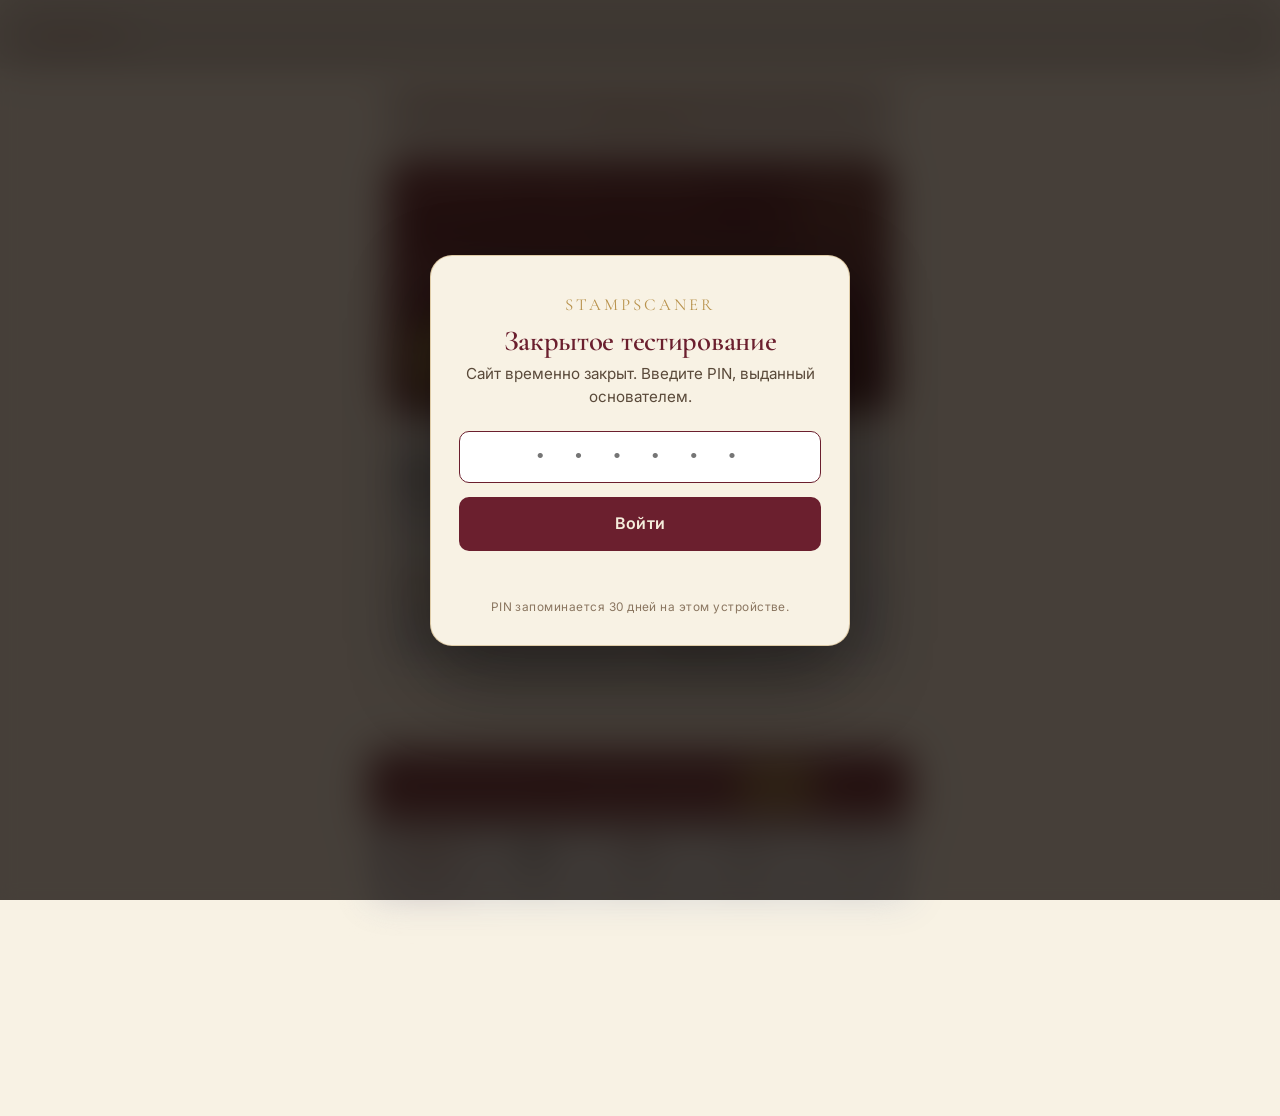
==== commit eb802430: "PIN gate (temporary) — 5 PINs, sha-256 hashes only, 30-day session Applied to all 9 HTML entry point" ====
--- a/app/index.html
+++ b/app/index.html
@@ -11,6 +11,8 @@
     <meta name="apple-mobile-web-app-title" content="StampScaner">
     <title>StampScaner</title>
 
+    <script src="../pin-gate.js"></script>
+
     <link rel="manifest" href="manifest.json">
     <link rel="apple-touch-icon" href="icon-apple-180.png">
     <link rel="icon" type="image/png" href="icon-192.png">
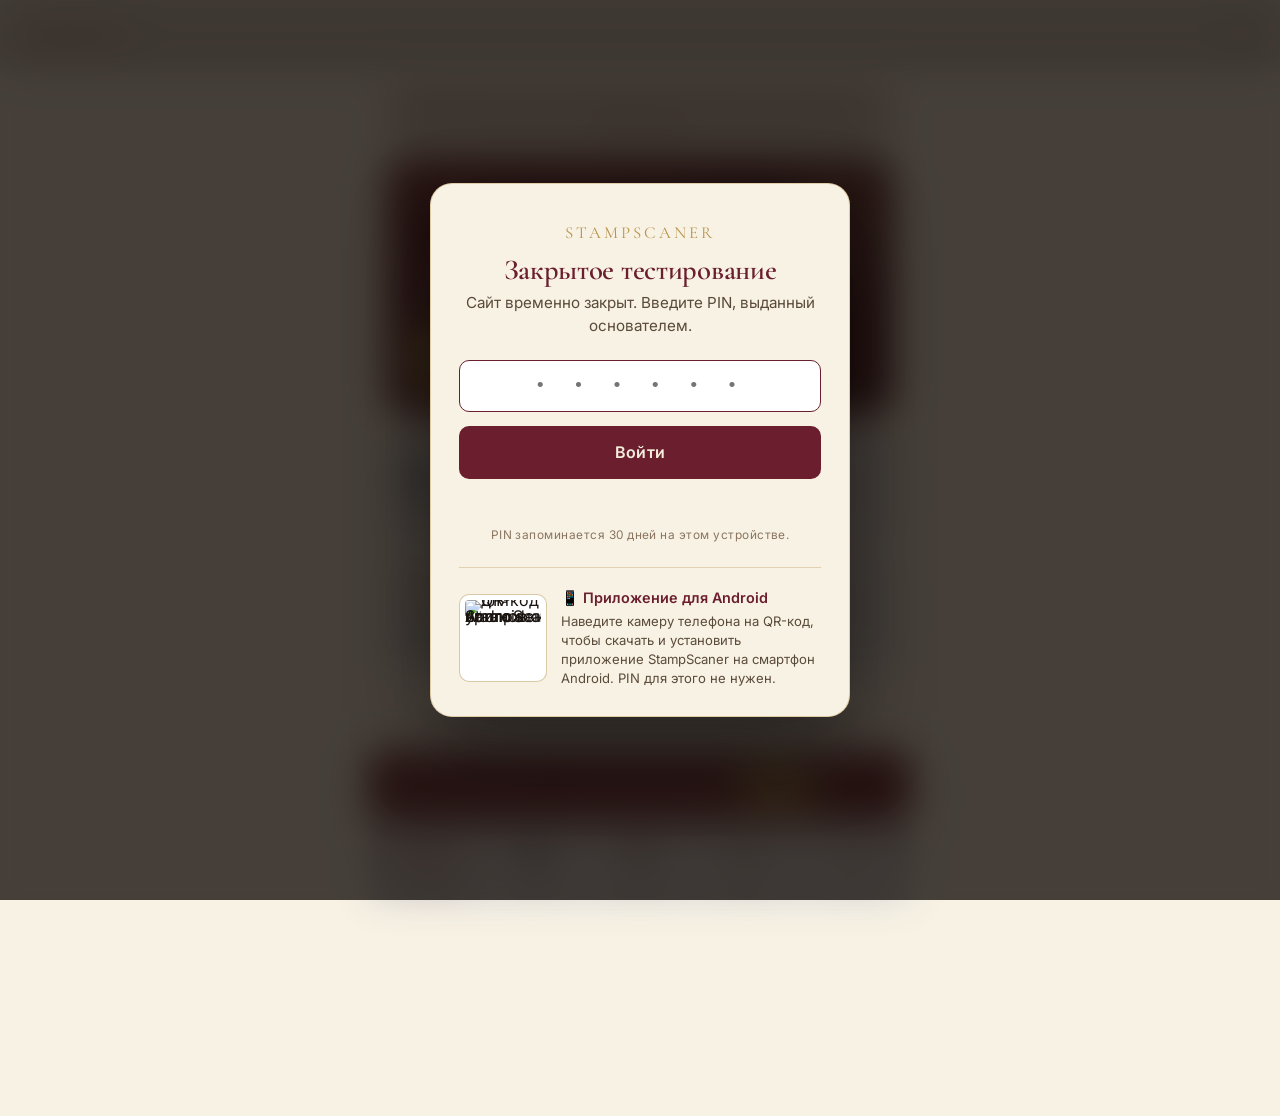
==== commit f8295509: "feat(pin-gate): QR + caption to install Android app on the lock screen - pin-gate.js: QR block (imag" ====
--- a/app/index.html
+++ b/app/index.html
@@ -11,7 +11,7 @@
     <meta name="apple-mobile-web-app-title" content="StampScaner">
     <title>StampScaner</title>
 
-    <script src="../pin-gate.js"></script>
+    <script src="../pin-gate.js?v=3"></script>
 
     <link rel="manifest" href="manifest.json">
     <link rel="apple-touch-icon" href="icon-apple-180.png">
--- a/css/style.css
+++ b/css/style.css
@@ -1186,6 +1186,50 @@
     flex-wrap: wrap;
     position: relative;
     z-index: 1;
+}
+
+.cta-final__download {
+    display: flex;
+    align-items: center;
+    justify-content: center;
+    gap: 40px;
+    flex-wrap: wrap;
+    position: relative;
+    z-index: 1;
+}
+
+.cta-final__download .cta-final__actions {
+    flex-direction: column;
+    align-items: stretch;
+    gap: 12px;
+    min-width: 260px;
+}
+
+.cta-final__qr {
+    display: flex;
+    align-items: center;
+    gap: 16px;
+    text-align: left;
+}
+
+.cta-final__qr-caption {
+    color: rgba(245, 237, 220, 0.9);
+    font-size: 0.95rem;
+    max-width: 200px;
+}
+
+.cta-final__qr-caption a {
+    color: var(--c-gold, #B8924C);
+    text-decoration: underline;
+}
+
+[dir="rtl"] .cta-final__qr { text-align: right; }
+
+@media (max-width: 560px) {
+    .cta-final__download { gap: 28px; }
+    .cta-final__qr { flex-direction: column; text-align: center; }
+    .cta-final__qr-caption { text-align: center; }
+    [dir="rtl"] .cta-final__qr-caption { text-align: center; }
 }
 
 .cta-final__contacts {
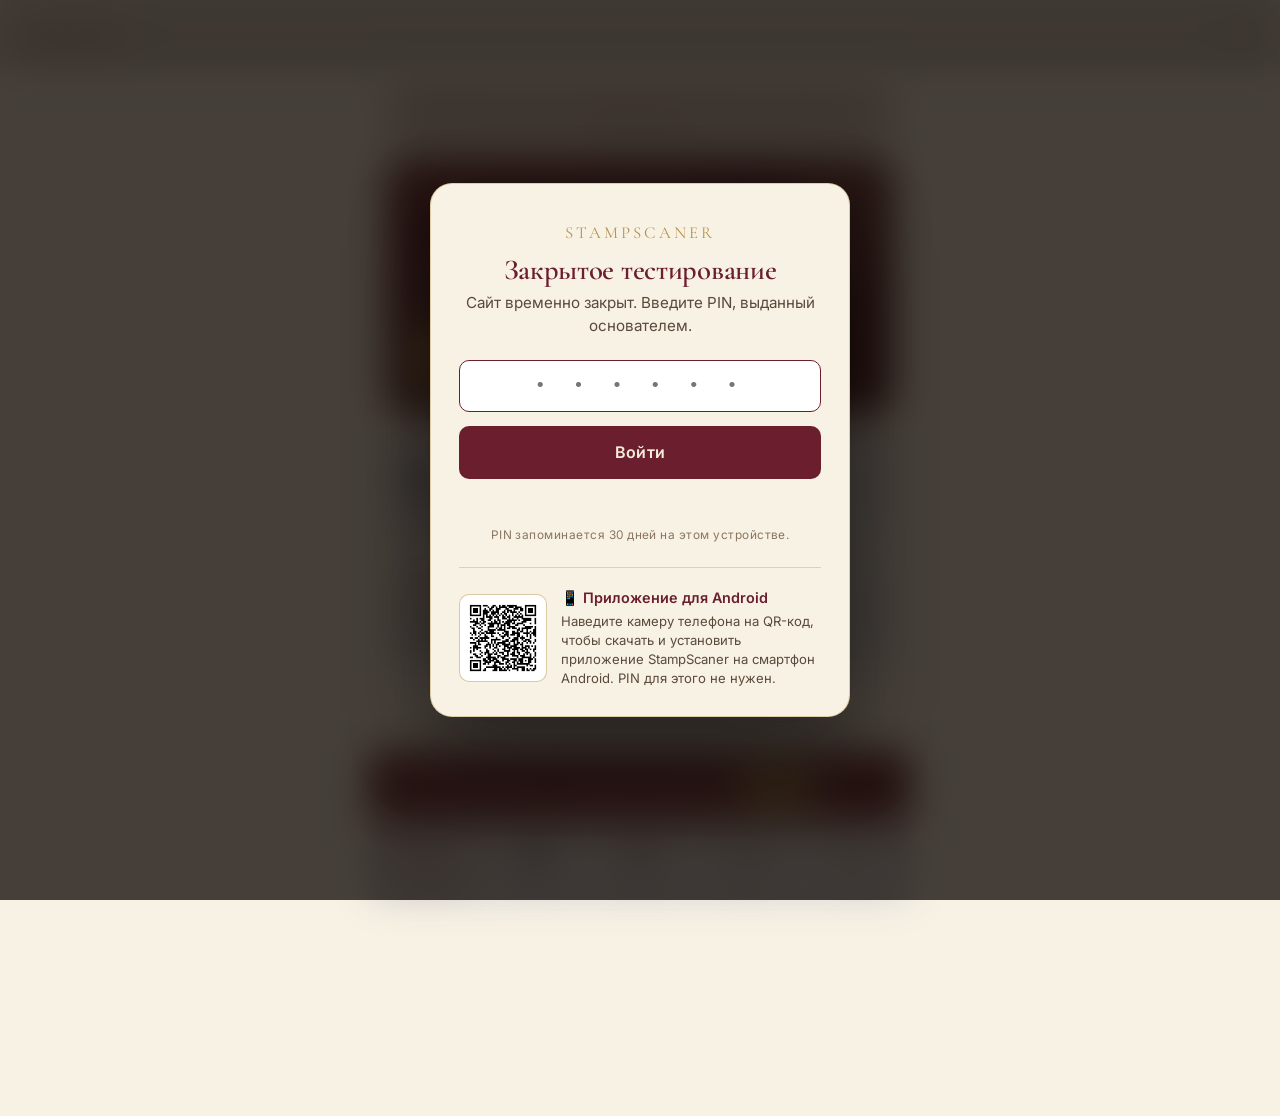
==== commit 2a58eed3: "fix(qr): use PNG (qrcode-install.png) for bulletproof <img> rendering SVG-in-<img> failed to decode " ====
--- a/app/index.html
+++ b/app/index.html
@@ -11,7 +11,7 @@
     <meta name="apple-mobile-web-app-title" content="StampScaner">
     <title>StampScaner</title>
 
-    <script src="../pin-gate.js?v=3"></script>
+    <script src="../pin-gate.js?v=6"></script>
 
     <link rel="manifest" href="manifest.json">
     <link rel="apple-touch-icon" href="icon-apple-180.png">
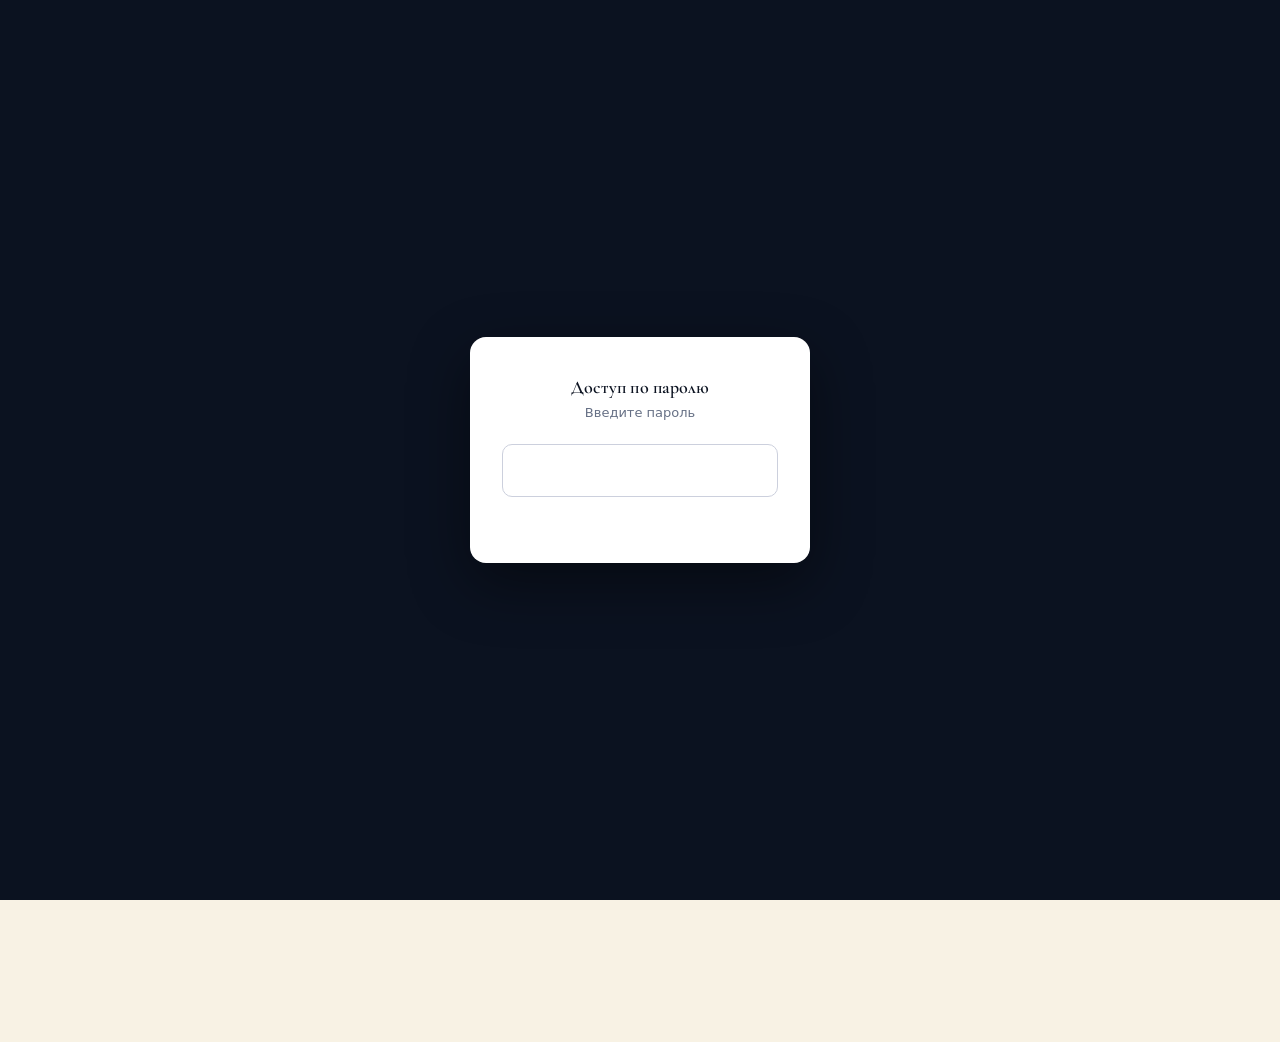
==== commit 92c90551: "Соответствие законодательству РФ (2026-09-21): шрифты/скрипты с сайта вместо Google и зарубежных CDN" ====
--- a/app/index.html
+++ b/app/index.html
@@ -17,9 +17,7 @@
     <link rel="apple-touch-icon" href="icon-apple-180.png">
     <link rel="icon" type="image/png" href="icon-192.png">
 
-    <link rel="preconnect" href="https://fonts.googleapis.com">
-    <link rel="preconnect" href="https://fonts.gstatic.com" crossorigin>
-    <link rel="stylesheet" href="https://fonts.googleapis.com/css2?family=Cormorant+Garamond:ital,wght@0,500;0,600;1,500&family=Inter:wght@400;500;600;700&display=swap">
+    <link rel="stylesheet" href="../_fonts/g_2e1795d4e4.css">
 
     <link rel="stylesheet" href="../css/style.css">
     <link rel="stylesheet" href="app.css">
--- a/_fonts/g_2e1795d4e4.css
+++ b/_fonts/g_2e1795d4e4.css
@@ -0,0 +1,387 @@
+/* cyrillic-ext */
+@font-face {
+  font-family: 'Cormorant Garamond';
+  font-style: italic;
+  font-weight: 500;
+  font-display: swap;
+  src: url(co3smX5slCNuHLi8bLeY9MK7whWMhyjYrGFEsdtdc62E6zd5wDD-hdM8Efs.woff2) format('woff2');
+  unicode-range: U+0460-052F, U+1C80-1C8A, U+20B4, U+2DE0-2DFF, U+A640-A69F, U+FE2E-FE2F;
+}
+/* cyrillic */
+@font-face {
+  font-family: 'Cormorant Garamond';
+  font-style: italic;
+  font-weight: 500;
+  font-display: swap;
+  src: url(co3smX5slCNuHLi8bLeY9MK7whWMhyjYrGFEsdtdc62E6zd5wDD-jNM8Efs.woff2) format('woff2');
+  unicode-range: U+0301, U+0400-045F, U+0490-0491, U+04B0-04B1, U+2116;
+}
+/* vietnamese */
+@font-face {
+  font-family: 'Cormorant Garamond';
+  font-style: italic;
+  font-weight: 500;
+  font-display: swap;
+  src: url(co3smX5slCNuHLi8bLeY9MK7whWMhyjYrGFEsdtdc62E6zd5wDD-h9M8Efs.woff2) format('woff2');
+  unicode-range: U+0102-0103, U+0110-0111, U+0128-0129, U+0168-0169, U+01A0-01A1, U+01AF-01B0, U+0300-0301, U+0303-0304, U+0308-0309, U+0323, U+0329, U+1EA0-1EF9, U+20AB;
+}
+/* latin-ext */
+@font-face {
+  font-family: 'Cormorant Garamond';
+  font-style: italic;
+  font-weight: 500;
+  font-display: swap;
+  src: url(co3smX5slCNuHLi8bLeY9MK7whWMhyjYrGFEsdtdc62E6zd5wDD-htM8Efs.woff2) format('woff2');
+  unicode-range: U+0100-02BA, U+02BD-02C5, U+02C7-02CC, U+02CE-02D7, U+02DD-02FF, U+0304, U+0308, U+0329, U+1D00-1DBF, U+1E00-1E9F, U+1EF2-1EFF, U+2020, U+20A0-20AB, U+20AD-20C0, U+2113, U+2C60-2C7F, U+A720-A7FF;
+}
+/* latin */
+@font-face {
+  font-family: 'Cormorant Garamond';
+  font-style: italic;
+  font-weight: 500;
+  font-display: swap;
+  src: url(co3smX5slCNuHLi8bLeY9MK7whWMhyjYrGFEsdtdc62E6zd5wDD-iNM8.woff2) format('woff2');
+  unicode-range: U+0000-00FF, U+0131, U+0152-0153, U+02BB-02BC, U+02C6, U+02DA, U+02DC, U+0304, U+0308, U+0329, U+2000-206F, U+20AC, U+2122, U+2191, U+2193, U+2212, U+2215, U+FEFF, U+FFFD;
+}
+/* cyrillic-ext */
+@font-face {
+  font-family: 'Cormorant Garamond';
+  font-style: normal;
+  font-weight: 500;
+  font-display: swap;
+  src: url(co3bmX5slCNuHLi8bLeY9MK7whWMhyjYpHtKgS4.woff2) format('woff2');
+  unicode-range: U+0460-052F, U+1C80-1C8A, U+20B4, U+2DE0-2DFF, U+A640-A69F, U+FE2E-FE2F;
+}
+/* cyrillic */
+@font-face {
+  font-family: 'Cormorant Garamond';
+  font-style: normal;
+  font-weight: 500;
+  font-display: swap;
+  src: url(co3bmX5slCNuHLi8bLeY9MK7whWMhyjYrXtKgS4.woff2) format('woff2');
+  unicode-range: U+0301, U+0400-045F, U+0490-0491, U+04B0-04B1, U+2116;
+}
+/* vietnamese */
+@font-face {
+  font-family: 'Cormorant Garamond';
+  font-style: normal;
+  font-weight: 500;
+  font-display: swap;
+  src: url(co3bmX5slCNuHLi8bLeY9MK7whWMhyjYpntKgS4.woff2) format('woff2');
+  unicode-range: U+0102-0103, U+0110-0111, U+0128-0129, U+0168-0169, U+01A0-01A1, U+01AF-01B0, U+0300-0301, U+0303-0304, U+0308-0309, U+0323, U+0329, U+1EA0-1EF9, U+20AB;
+}
+/* latin-ext */
+@font-face {
+  font-family: 'Cormorant Garamond';
+  font-style: normal;
+  font-weight: 500;
+  font-display: swap;
+  src: url(co3bmX5slCNuHLi8bLeY9MK7whWMhyjYp3tKgS4.woff2) format('woff2');
+  unicode-range: U+0100-02BA, U+02BD-02C5, U+02C7-02CC, U+02CE-02D7, U+02DD-02FF, U+0304, U+0308, U+0329, U+1D00-1DBF, U+1E00-1E9F, U+1EF2-1EFF, U+2020, U+20A0-20AB, U+20AD-20C0, U+2113, U+2C60-2C7F, U+A720-A7FF;
+}
+/* latin */
+@font-face {
+  font-family: 'Cormorant Garamond';
+  font-style: normal;
+  font-weight: 500;
+  font-display: swap;
+  src: url(co3bmX5slCNuHLi8bLeY9MK7whWMhyjYqXtK.woff2) format('woff2');
+  unicode-range: U+0000-00FF, U+0131, U+0152-0153, U+02BB-02BC, U+02C6, U+02DA, U+02DC, U+0304, U+0308, U+0329, U+2000-206F, U+20AC, U+2122, U+2191, U+2193, U+2212, U+2215, U+FEFF, U+FFFD;
+}
+/* cyrillic-ext */
+@font-face {
+  font-family: 'Cormorant Garamond';
+  font-style: normal;
+  font-weight: 600;
+  font-display: swap;
+  src: url(co3bmX5slCNuHLi8bLeY9MK7whWMhyjYpHtKgS4.woff2) format('woff2');
+  unicode-range: U+0460-052F, U+1C80-1C8A, U+20B4, U+2DE0-2DFF, U+A640-A69F, U+FE2E-FE2F;
+}
+/* cyrillic */
+@font-face {
+  font-family: 'Cormorant Garamond';
+  font-style: normal;
+  font-weight: 600;
+  font-display: swap;
+  src: url(co3bmX5slCNuHLi8bLeY9MK7whWMhyjYrXtKgS4.woff2) format('woff2');
+  unicode-range: U+0301, U+0400-045F, U+0490-0491, U+04B0-04B1, U+2116;
+}
+/* vietnamese */
+@font-face {
+  font-family: 'Cormorant Garamond';
+  font-style: normal;
+  font-weight: 600;
+  font-display: swap;
+  src: url(co3bmX5slCNuHLi8bLeY9MK7whWMhyjYpntKgS4.woff2) format('woff2');
+  unicode-range: U+0102-0103, U+0110-0111, U+0128-0129, U+0168-0169, U+01A0-01A1, U+01AF-01B0, U+0300-0301, U+0303-0304, U+0308-0309, U+0323, U+0329, U+1EA0-1EF9, U+20AB;
+}
+/* latin-ext */
+@font-face {
+  font-family: 'Cormorant Garamond';
+  font-style: normal;
+  font-weight: 600;
+  font-display: swap;
+  src: url(co3bmX5slCNuHLi8bLeY9MK7whWMhyjYp3tKgS4.woff2) format('woff2');
+  unicode-range: U+0100-02BA, U+02BD-02C5, U+02C7-02CC, U+02CE-02D7, U+02DD-02FF, U+0304, U+0308, U+0329, U+1D00-1DBF, U+1E00-1E9F, U+1EF2-1EFF, U+2020, U+20A0-20AB, U+20AD-20C0, U+2113, U+2C60-2C7F, U+A720-A7FF;
+}
+/* latin */
+@font-face {
+  font-family: 'Cormorant Garamond';
+  font-style: normal;
+  font-weight: 600;
+  font-display: swap;
+  src: url(co3bmX5slCNuHLi8bLeY9MK7whWMhyjYqXtK.woff2) format('woff2');
+  unicode-range: U+0000-00FF, U+0131, U+0152-0153, U+02BB-02BC, U+02C6, U+02DA, U+02DC, U+0304, U+0308, U+0329, U+2000-206F, U+20AC, U+2122, U+2191, U+2193, U+2212, U+2215, U+FEFF, U+FFFD;
+}
+/* cyrillic-ext */
+@font-face {
+  font-family: 'Inter';
+  font-style: normal;
+  font-weight: 400;
+  font-display: swap;
+  src: url(UcC73FwrK3iLTeHuS_nVMrMxCp50SjIa2JL7SUc.woff2) format('woff2');
+  unicode-range: U+0460-052F, U+1C80-1C8A, U+20B4, U+2DE0-2DFF, U+A640-A69F, U+FE2E-FE2F;
+}
+/* cyrillic */
+@font-face {
+  font-family: 'Inter';
+  font-style: normal;
+  font-weight: 400;
+  font-display: swap;
+  src: url(UcC73FwrK3iLTeHuS_nVMrMxCp50SjIa0ZL7SUc.woff2) format('woff2');
+  unicode-range: U+0301, U+0400-045F, U+0490-0491, U+04B0-04B1, U+2116;
+}
+/* greek-ext */
+@font-face {
+  font-family: 'Inter';
+  font-style: normal;
+  font-weight: 400;
+  font-display: swap;
+  src: url(UcC73FwrK3iLTeHuS_nVMrMxCp50SjIa2ZL7SUc.woff2) format('woff2');
+  unicode-range: U+1F00-1FFF;
+}
+/* greek */
+@font-face {
+  font-family: 'Inter';
+  font-style: normal;
+  font-weight: 400;
+  font-display: swap;
+  src: url(UcC73FwrK3iLTeHuS_nVMrMxCp50SjIa1pL7SUc.woff2) format('woff2');
+  unicode-range: U+0370-0377, U+037A-037F, U+0384-038A, U+038C, U+038E-03A1, U+03A3-03FF;
+}
+/* vietnamese */
+@font-face {
+  font-family: 'Inter';
+  font-style: normal;
+  font-weight: 400;
+  font-display: swap;
+  src: url(UcC73FwrK3iLTeHuS_nVMrMxCp50SjIa2pL7SUc.woff2) format('woff2');
+  unicode-range: U+0102-0103, U+0110-0111, U+0128-0129, U+0168-0169, U+01A0-01A1, U+01AF-01B0, U+0300-0301, U+0303-0304, U+0308-0309, U+0323, U+0329, U+1EA0-1EF9, U+20AB;
+}
+/* latin-ext */
+@font-face {
+  font-family: 'Inter';
+  font-style: normal;
+  font-weight: 400;
+  font-display: swap;
+  src: url(UcC73FwrK3iLTeHuS_nVMrMxCp50SjIa25L7SUc.woff2) format('woff2');
+  unicode-range: U+0100-02BA, U+02BD-02C5, U+02C7-02CC, U+02CE-02D7, U+02DD-02FF, U+0304, U+0308, U+0329, U+1D00-1DBF, U+1E00-1E9F, U+1EF2-1EFF, U+2020, U+20A0-20AB, U+20AD-20C0, U+2113, U+2C60-2C7F, U+A720-A7FF;
+}
+/* latin */
+@font-face {
+  font-family: 'Inter';
+  font-style: normal;
+  font-weight: 400;
+  font-display: swap;
+  src: url(UcC73FwrK3iLTeHuS_nVMrMxCp50SjIa1ZL7.woff2) format('woff2');
+  unicode-range: U+0000-00FF, U+0131, U+0152-0153, U+02BB-02BC, U+02C6, U+02DA, U+02DC, U+0304, U+0308, U+0329, U+2000-206F, U+20AC, U+2122, U+2191, U+2193, U+2212, U+2215, U+FEFF, U+FFFD;
+}
+/* cyrillic-ext */
+@font-face {
+  font-family: 'Inter';
+  font-style: normal;
+  font-weight: 500;
+  font-display: swap;
+  src: url(UcC73FwrK3iLTeHuS_nVMrMxCp50SjIa2JL7SUc.woff2) format('woff2');
+  unicode-range: U+0460-052F, U+1C80-1C8A, U+20B4, U+2DE0-2DFF, U+A640-A69F, U+FE2E-FE2F;
+}
+/* cyrillic */
+@font-face {
+  font-family: 'Inter';
+  font-style: normal;
+  font-weight: 500;
+  font-display: swap;
+  src: url(UcC73FwrK3iLTeHuS_nVMrMxCp50SjIa0ZL7SUc.woff2) format('woff2');
+  unicode-range: U+0301, U+0400-045F, U+0490-0491, U+04B0-04B1, U+2116;
+}
+/* greek-ext */
+@font-face {
+  font-family: 'Inter';
+  font-style: normal;
+  font-weight: 500;
+  font-display: swap;
+  src: url(UcC73FwrK3iLTeHuS_nVMrMxCp50SjIa2ZL7SUc.woff2) format('woff2');
+  unicode-range: U+1F00-1FFF;
+}
+/* greek */
+@font-face {
+  font-family: 'Inter';
+  font-style: normal;
+  font-weight: 500;
+  font-display: swap;
+  src: url(UcC73FwrK3iLTeHuS_nVMrMxCp50SjIa1pL7SUc.woff2) format('woff2');
+  unicode-range: U+0370-0377, U+037A-037F, U+0384-038A, U+038C, U+038E-03A1, U+03A3-03FF;
+}
+/* vietnamese */
+@font-face {
+  font-family: 'Inter';
+  font-style: normal;
+  font-weight: 500;
+  font-display: swap;
+  src: url(UcC73FwrK3iLTeHuS_nVMrMxCp50SjIa2pL7SUc.woff2) format('woff2');
+  unicode-range: U+0102-0103, U+0110-0111, U+0128-0129, U+0168-0169, U+01A0-01A1, U+01AF-01B0, U+0300-0301, U+0303-0304, U+0308-0309, U+0323, U+0329, U+1EA0-1EF9, U+20AB;
+}
+/* latin-ext */
+@font-face {
+  font-family: 'Inter';
+  font-style: normal;
+  font-weight: 500;
+  font-display: swap;
+  src: url(UcC73FwrK3iLTeHuS_nVMrMxCp50SjIa25L7SUc.woff2) format('woff2');
+  unicode-range: U+0100-02BA, U+02BD-02C5, U+02C7-02CC, U+02CE-02D7, U+02DD-02FF, U+0304, U+0308, U+0329, U+1D00-1DBF, U+1E00-1E9F, U+1EF2-1EFF, U+2020, U+20A0-20AB, U+20AD-20C0, U+2113, U+2C60-2C7F, U+A720-A7FF;
+}
+/* latin */
+@font-face {
+  font-family: 'Inter';
+  font-style: normal;
+  font-weight: 500;
+  font-display: swap;
+  src: url(UcC73FwrK3iLTeHuS_nVMrMxCp50SjIa1ZL7.woff2) format('woff2');
+  unicode-range: U+0000-00FF, U+0131, U+0152-0153, U+02BB-02BC, U+02C6, U+02DA, U+02DC, U+0304, U+0308, U+0329, U+2000-206F, U+20AC, U+2122, U+2191, U+2193, U+2212, U+2215, U+FEFF, U+FFFD;
+}
+/* cyrillic-ext */
+@font-face {
+  font-family: 'Inter';
+  font-style: normal;
+  font-weight: 600;
+  font-display: swap;
+  src: url(UcC73FwrK3iLTeHuS_nVMrMxCp50SjIa2JL7SUc.woff2) format('woff2');
+  unicode-range: U+0460-052F, U+1C80-1C8A, U+20B4, U+2DE0-2DFF, U+A640-A69F, U+FE2E-FE2F;
+}
+/* cyrillic */
+@font-face {
+  font-family: 'Inter';
+  font-style: normal;
+  font-weight: 600;
+  font-display: swap;
+  src: url(UcC73FwrK3iLTeHuS_nVMrMxCp50SjIa0ZL7SUc.woff2) format('woff2');
+  unicode-range: U+0301, U+0400-045F, U+0490-0491, U+04B0-04B1, U+2116;
+}
+/* greek-ext */
+@font-face {
+  font-family: 'Inter';
+  font-style: normal;
+  font-weight: 600;
+  font-display: swap;
+  src: url(UcC73FwrK3iLTeHuS_nVMrMxCp50SjIa2ZL7SUc.woff2) format('woff2');
+  unicode-range: U+1F00-1FFF;
+}
+/* greek */
+@font-face {
+  font-family: 'Inter';
+  font-style: normal;
+  font-weight: 600;
+  font-display: swap;
+  src: url(UcC73FwrK3iLTeHuS_nVMrMxCp50SjIa1pL7SUc.woff2) format('woff2');
+  unicode-range: U+0370-0377, U+037A-037F, U+0384-038A, U+038C, U+038E-03A1, U+03A3-03FF;
+}
+/* vietnamese */
+@font-face {
+  font-family: 'Inter';
+  font-style: normal;
+  font-weight: 600;
+  font-display: swap;
+  src: url(UcC73FwrK3iLTeHuS_nVMrMxCp50SjIa2pL7SUc.woff2) format('woff2');
+  unicode-range: U+0102-0103, U+0110-0111, U+0128-0129, U+0168-0169, U+01A0-01A1, U+01AF-01B0, U+0300-0301, U+0303-0304, U+0308-0309, U+0323, U+0329, U+1EA0-1EF9, U+20AB;
+}
+/* latin-ext */
+@font-face {
+  font-family: 'Inter';
+  font-style: normal;
+  font-weight: 600;
+  font-display: swap;
+  src: url(UcC73FwrK3iLTeHuS_nVMrMxCp50SjIa25L7SUc.woff2) format('woff2');
+  unicode-range: U+0100-02BA, U+02BD-02C5, U+02C7-02CC, U+02CE-02D7, U+02DD-02FF, U+0304, U+0308, U+0329, U+1D00-1DBF, U+1E00-1E9F, U+1EF2-1EFF, U+2020, U+20A0-20AB, U+20AD-20C0, U+2113, U+2C60-2C7F, U+A720-A7FF;
+}
+/* latin */
+@font-face {
+  font-family: 'Inter';
+  font-style: normal;
+  font-weight: 600;
+  font-display: swap;
+  src: url(UcC73FwrK3iLTeHuS_nVMrMxCp50SjIa1ZL7.woff2) format('woff2');
+  unicode-range: U+0000-00FF, U+0131, U+0152-0153, U+02BB-02BC, U+02C6, U+02DA, U+02DC, U+0304, U+0308, U+0329, U+2000-206F, U+20AC, U+2122, U+2191, U+2193, U+2212, U+2215, U+FEFF, U+FFFD;
+}
+/* cyrillic-ext */
+@font-face {
+  font-family: 'Inter';
+  font-style: normal;
+  font-weight: 700;
+  font-display: swap;
+  src: url(UcC73FwrK3iLTeHuS_nVMrMxCp50SjIa2JL7SUc.woff2) format('woff2');
+  unicode-range: U+0460-052F, U+1C80-1C8A, U+20B4, U+2DE0-2DFF, U+A640-A69F, U+FE2E-FE2F;
+}
+/* cyrillic */
+@font-face {
+  font-family: 'Inter';
+  font-style: normal;
+  font-weight: 700;
+  font-display: swap;
+  src: url(UcC73FwrK3iLTeHuS_nVMrMxCp50SjIa0ZL7SUc.woff2) format('woff2');
+  unicode-range: U+0301, U+0400-045F, U+0490-0491, U+04B0-04B1, U+2116;
+}
+/* greek-ext */
+@font-face {
+  font-family: 'Inter';
+  font-style: normal;
+  font-weight: 700;
+  font-display: swap;
+  src: url(UcC73FwrK3iLTeHuS_nVMrMxCp50SjIa2ZL7SUc.woff2) format('woff2');
+  unicode-range: U+1F00-1FFF;
+}
+/* greek */
+@font-face {
+  font-family: 'Inter';
+  font-style: normal;
+  font-weight: 700;
+  font-display: swap;
+  src: url(UcC73FwrK3iLTeHuS_nVMrMxCp50SjIa1pL7SUc.woff2) format('woff2');
+  unicode-range: U+0370-0377, U+037A-037F, U+0384-038A, U+038C, U+038E-03A1, U+03A3-03FF;
+}
+/* vietnamese */
+@font-face {
+  font-family: 'Inter';
+  font-style: normal;
+  font-weight: 700;
+  font-display: swap;
+  src: url(UcC73FwrK3iLTeHuS_nVMrMxCp50SjIa2pL7SUc.woff2) format('woff2');
+  unicode-range: U+0102-0103, U+0110-0111, U+0128-0129, U+0168-0169, U+01A0-01A1, U+01AF-01B0, U+0300-0301, U+0303-0304, U+0308-0309, U+0323, U+0329, U+1EA0-1EF9, U+20AB;
+}
+/* latin-ext */
+@font-face {
+  font-family: 'Inter';
+  font-style: normal;
+  font-weight: 700;
+  font-display: swap;
+  src: url(UcC73FwrK3iLTeHuS_nVMrMxCp50SjIa25L7SUc.woff2) format('woff2');
+  unicode-range: U+0100-02BA, U+02BD-02C5, U+02C7-02CC, U+02CE-02D7, U+02DD-02FF, U+0304, U+0308, U+0329, U+1D00-1DBF, U+1E00-1E9F, U+1EF2-1EFF, U+2020, U+20A0-20AB, U+20AD-20C0, U+2113, U+2C60-2C7F, U+A720-A7FF;
+}
+/* latin */
+@font-face {
+  font-family: 'Inter';
+  font-style: normal;
+  font-weight: 700;
+  font-display: swap;
+  src: url(UcC73FwrK3iLTeHuS_nVMrMxCp50SjIa1ZL7.woff2) format('woff2');
+  unicode-range: U+0000-00FF, U+0131, U+0152-0153, U+02BB-02BC, U+02C6, U+02DA, U+02DC, U+0304, U+0308, U+0329, U+2000-206F, U+20AC, U+2122, U+2191, U+2193, U+2212, U+2215, U+FEFF, U+FFFD;
+}
